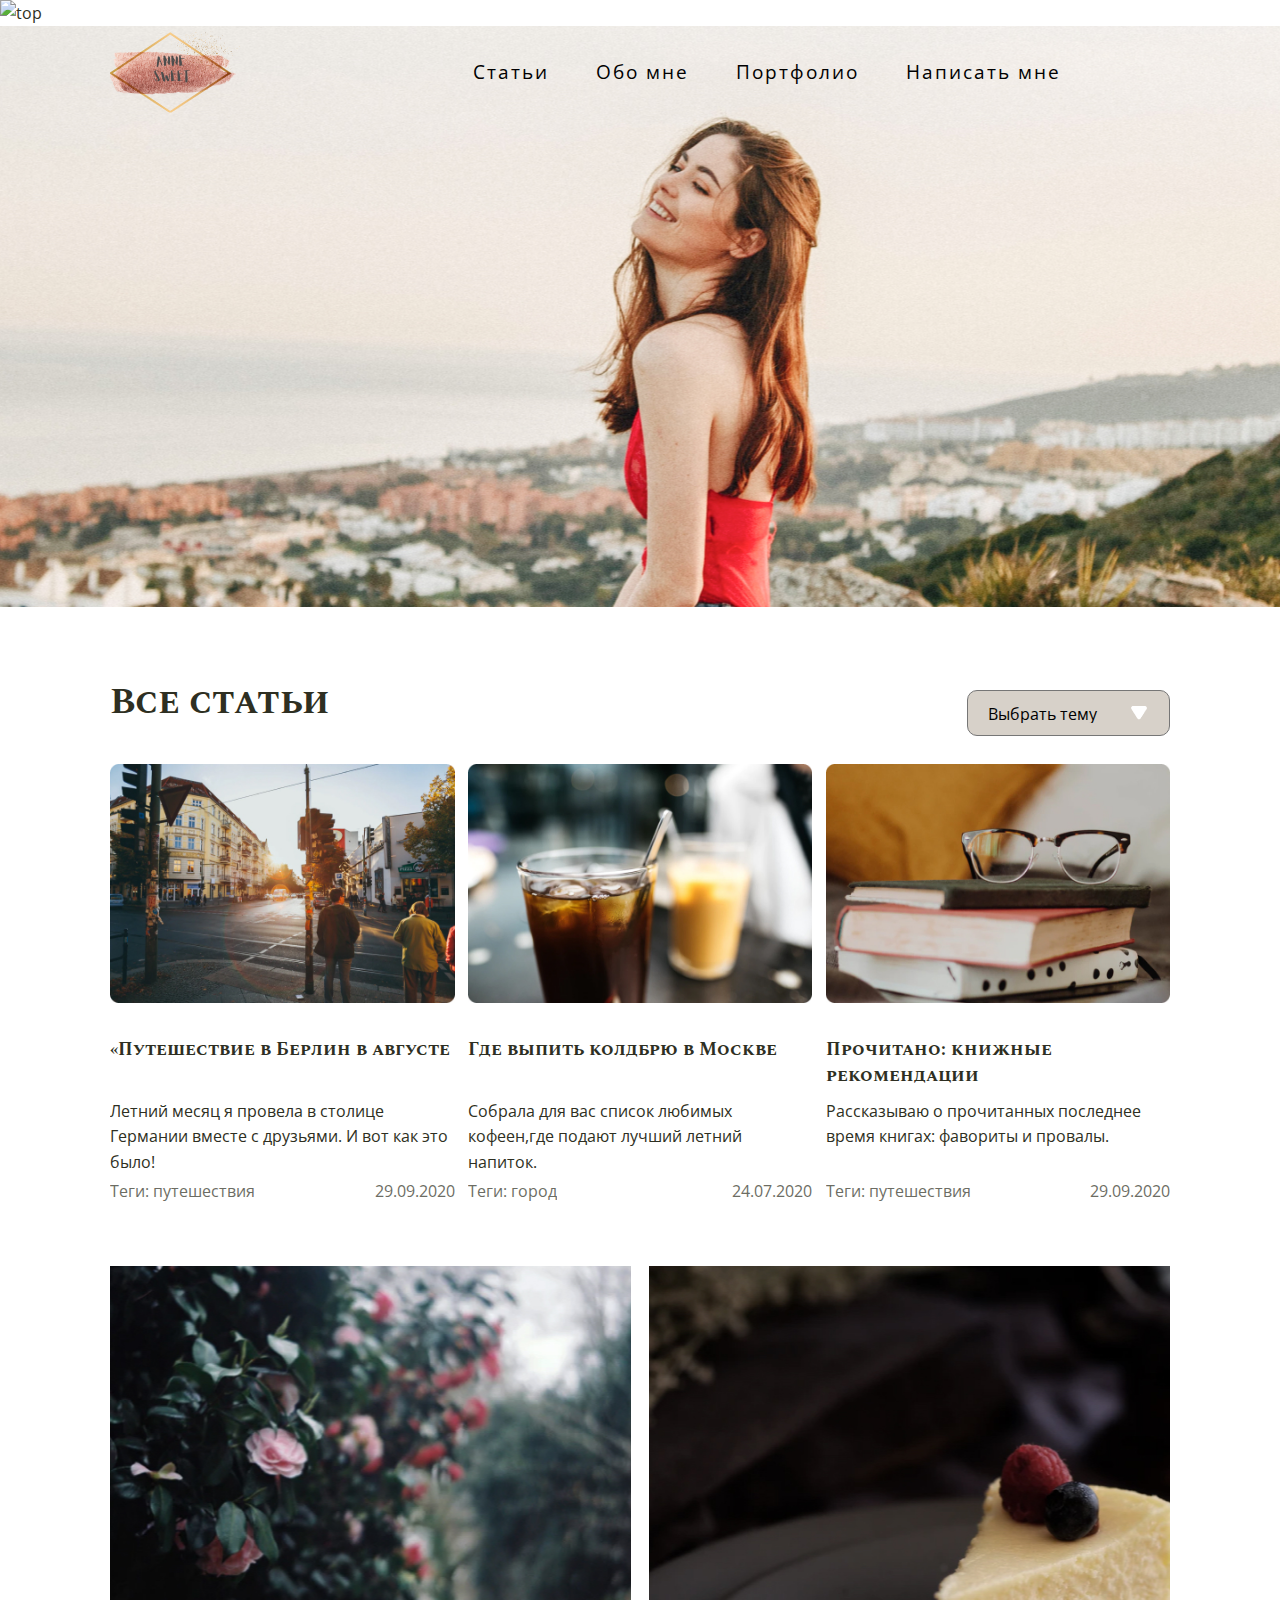
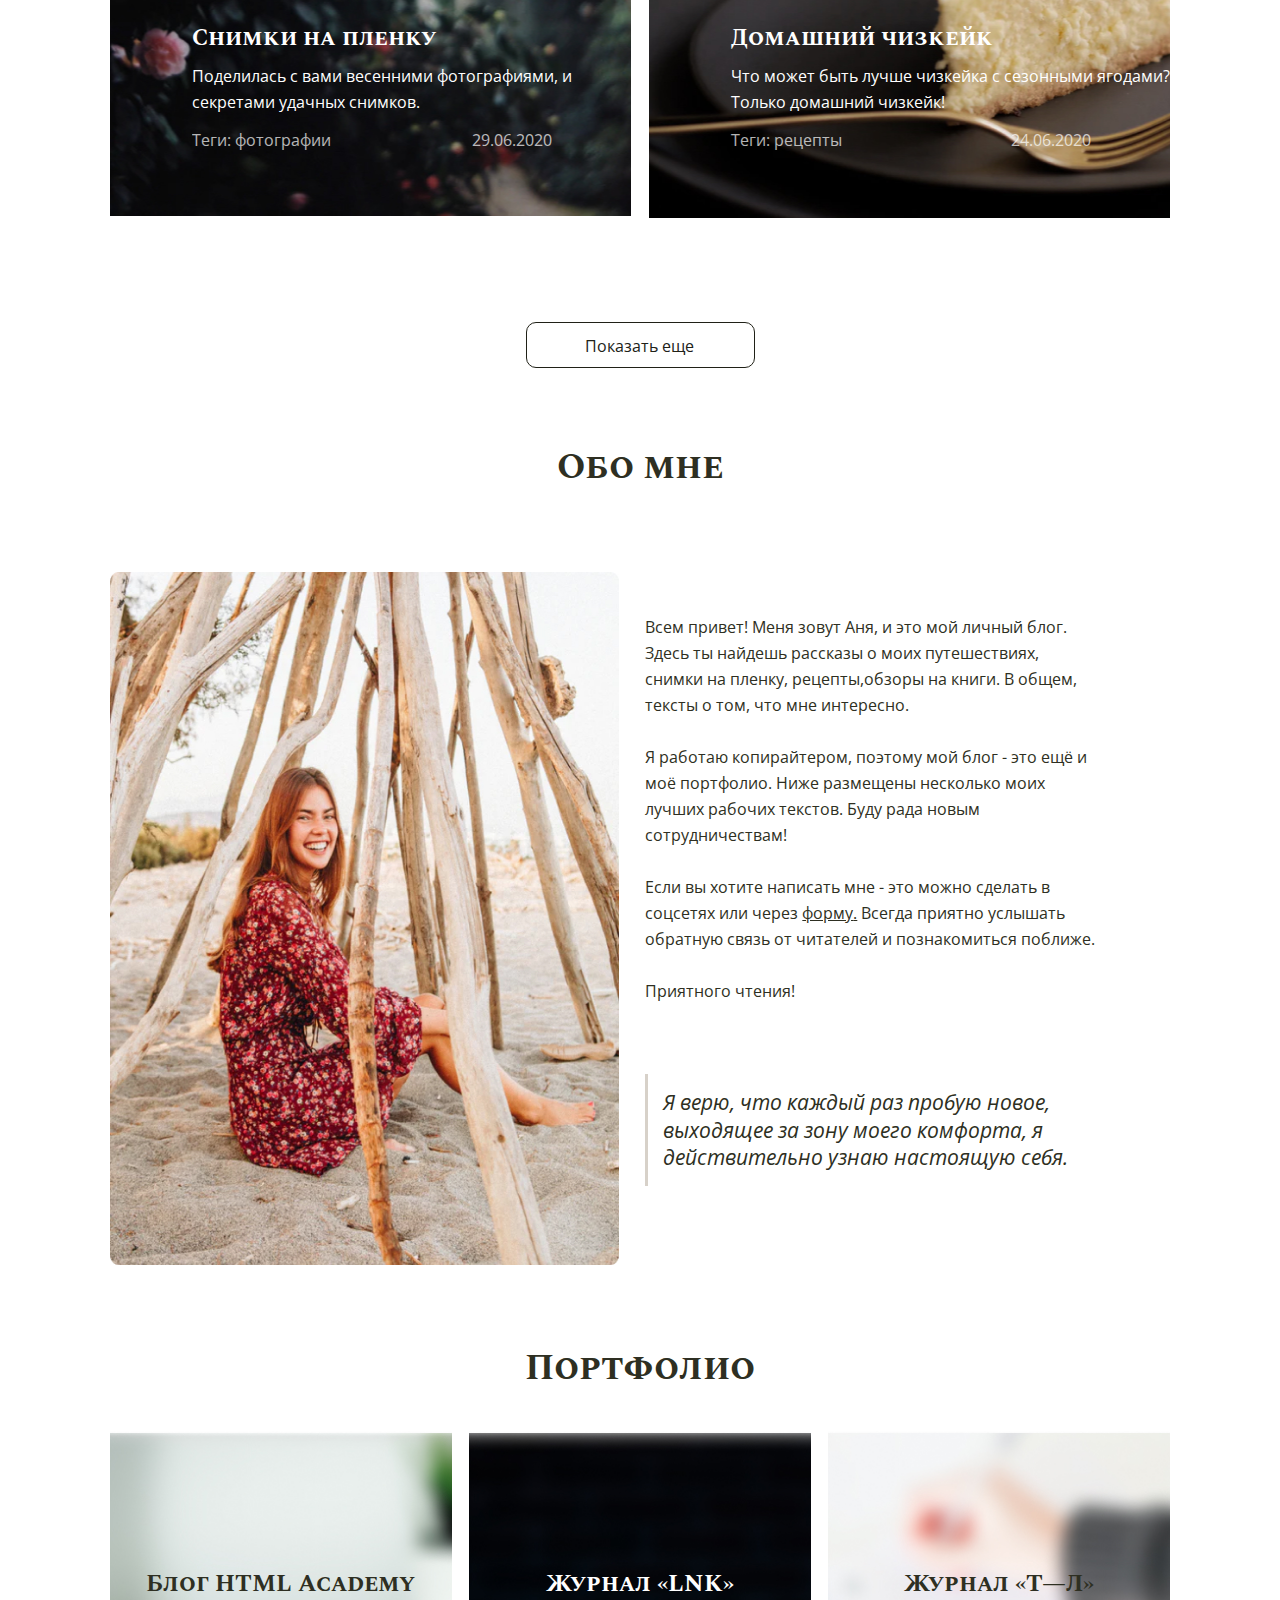
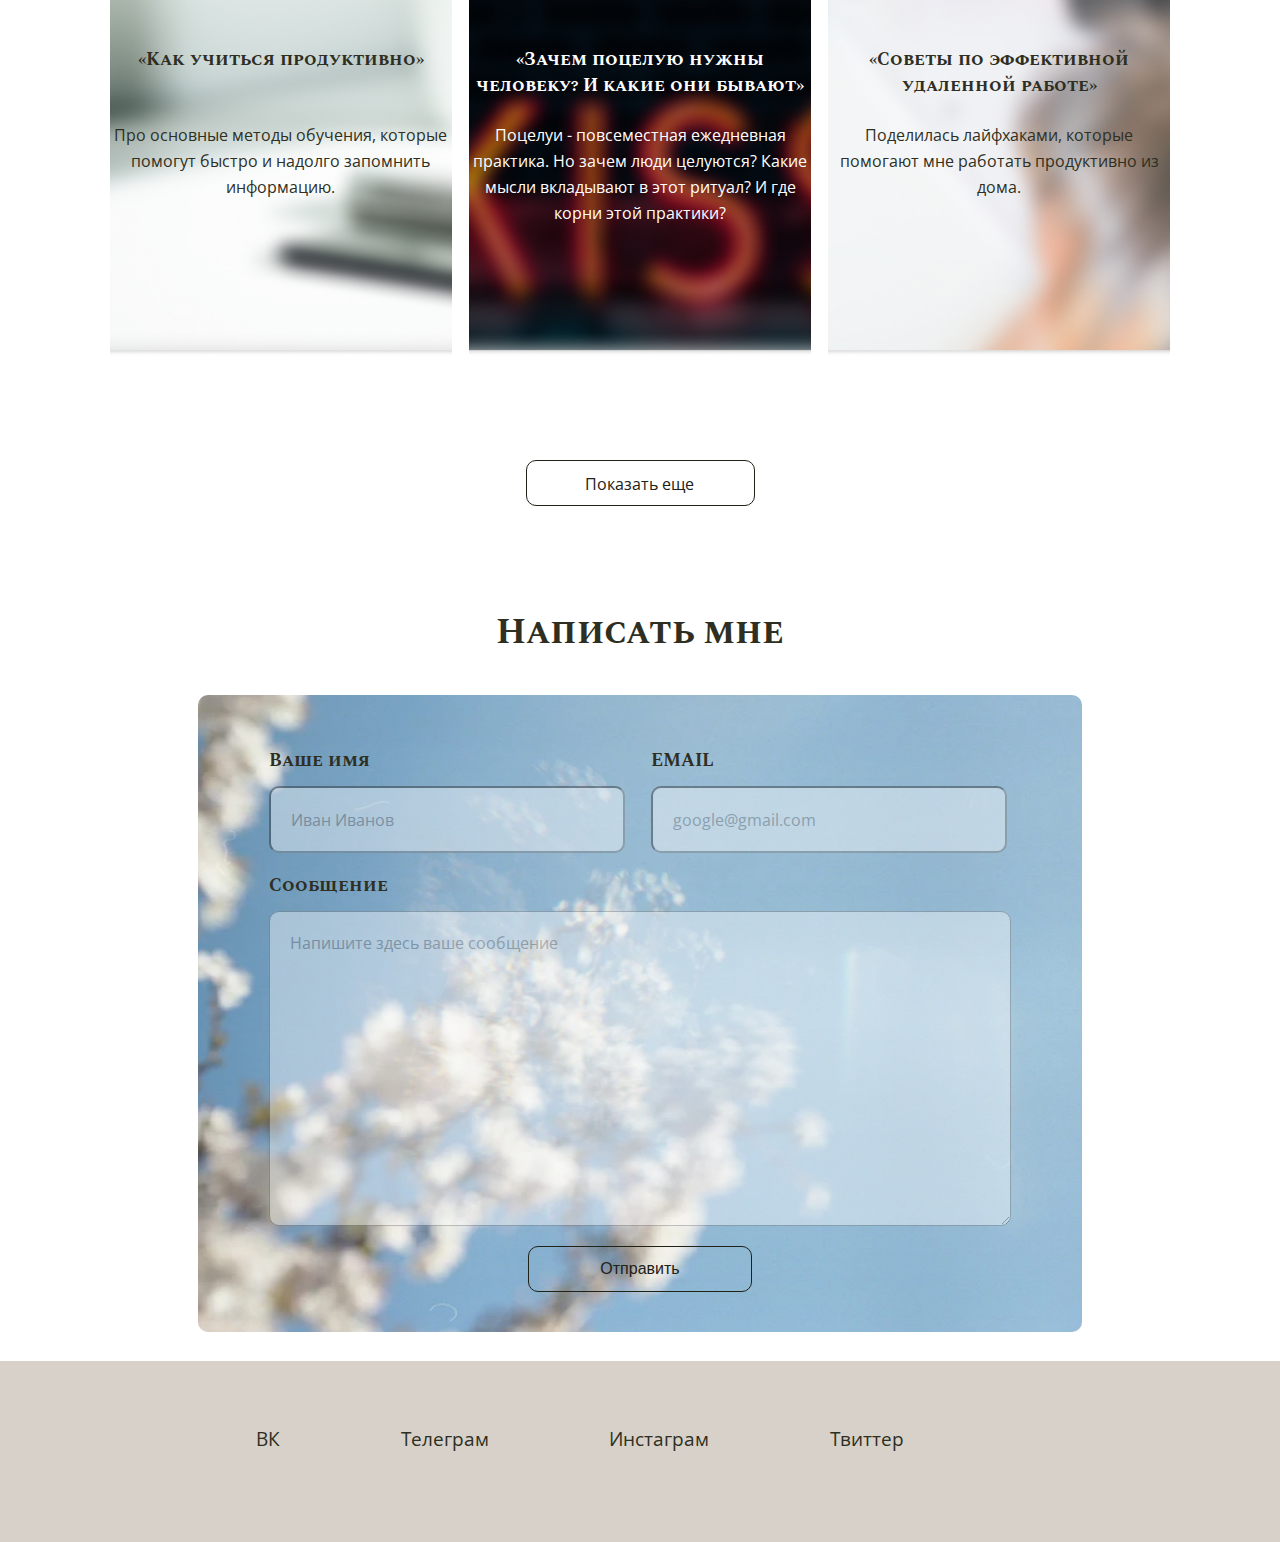
==== index.html @ 29a4f1ab "Update index.html" ====
<!DOCTYPE html>
<html lang="ru">
  <head>
    <meta charset="UTF-8">
    <!-- <meta name="viewport" content="width=device-width, initial-scale=1.0"> -->
    <link rel="stylesheet" href="style.css">
    <link rel="stylesheet" href="https://fonts.googleapis.com/css2?family=Spectral+SC&display=swap">
	<link rel="stylesheet" href="https://fonts.googleapis.com/css2?family=Open+Sans&display=swap">
    <title>Блог Anne Sweet</title>
  </head>
  <body>
    <a id="upbutton" href="#" onclick="smoothJumpUp(); return false;">
	    <img src="img/arrow_up.png" width="50" height="50" alt="top" border="none" title="Наверх">
    </a>	    
    <header class="main-header container">
      <nav class="main-header-nav">
        <a class="site-logo">
          <img src="https://videns-cyber.github.io/blog/img/Anne_sweet.png" width="130px" height="82px" alt="ANNE SWEET">
        </a>
        <ul class="site-navigation" id="siteNavigation">
          <li class="site-navigation-item">
            <a class="site-navigation-link" href="#all_articles">Статьи</a>
          </li>
          <li class="site-navigation-item">
            <a class="site-navigation-link" href="#about_me">Обо мне</a>
          </li>
          <li class="site-navigation-item">
            <a class="site-navigation-link" href="#portfolio">Портфолио</a>
          </li>
          <li class="site-navigation-item">
            <a class="site-navigation-link" href="#feedback">Написать мне</a>
          </li>
		  <li class="site-navigation-item" id="burger"><a href="#" class="site-navigation-icon"  id="icon">&#9776;</a></li>
        </ul>
      </nav>
    </header>

      <section class="articles container">
        <h1 class="articles-title"><a name="all_articles"></a>Все статьи</h1>
		<select class="themes" name="themes" id="themes"  onchange = "filterFunction()">
		  <option class="" value="choose_a_topic">Выбрать тему</option>
		  <option class="" value="travels">Путешествия</option>
		  <option class="" value="city">Город</option>
		  <option class="" value="books">Книги</option>
		  <option class="" value="foto">Фотографии</option>
		  <option class="" value="recipes">Рецепты</option>
		  <option class="" value="friends">Друзья</option>
		  <option class="" value="all">Все статьи</option>
		</select>

        <ul class="articles-list">
          <li class="articles-item-small article-block"   data-category="travels">
            <img class="articles-image" src="https://videns-cyber.github.io/blog/img/summer_berlin.jpg" width="100%" height="268" alt="«Летний Берлин">
            <h2 class="articles-item-title"><a class="articles-link" href="#">«Путешествие в Берлин в августе</a></h2>
            <div class="articles-description">
			  <p>Летний месяц я провела в столице Германии вместе с друзьями. И вот как это было!</p>
			  <p>Теги: путешествия</p>
			  <time datetime="2020-09-29">29.09.2020</time>
			</div>
          </li>
          <li class="articles-item-small  article-block" data-category="city">
            <img class="articles-image" src="https://videns-cyber.github.io/blog/img/cafe_moscow.jpg" width="100%" height="268" alt="Бары Москвы">
            <h2 class="articles-item-title"><a class="articles-link" href="#">Где выпить колдбрю в Москве</a></h2>
			<div class="articles-description">
              <p>Собрала для вас список любимых кофеен,где подают лучший летний напиток.</p>
			  <p>Теги: город</p>
			  <time datetime="2020-07-24">24.07.2020</time>
			</div>
          </li>
          <li class="articles-item-small  article-block"  data-category="travels">
            <img class="articles-image" src="https://videns-cyber.github.io/blog/img/books.jpg" width="100%" height="268" alt="Книги">
            <h2 class="articles-item-title"><a class="articles-link" href="#">Прочитано: книжные рекомендации</a></h2>
            <div class="articles-description">
			  <p>Рассказываю о прочитанных последнее время книгах: фавориты и провалы.</p>
			  <p>Теги: путешествия</p>
			  <time datetime="2020-09-29">29.09.2020</time>
			</div>
          </li>
		  <li class="articles-item-big-1  article-block"  data-category="foto">
            <h2 class="articles-item-title"><a class="articles-link" href="#">Снимки на пленку</a></h2>
            <div class="articles-description">
			  <p>Поделилась с вами весенними фотографиями, и секретами удачных снимков.</p>
			  <p>Теги: фотографии</p>
			  <time datetime="2020-06-29">29.06.2020</time>
			</div>
          </li>
		  <li class="articles-item-big-2  article-block" data-category="recipes">
            
            <h2 class="articles-item-title"><a class="articles-link" href="#">Домашний чизкейк</a></h2>
            <div class="articles-description">
			  <p>Что может быть лучше чизкейка с сезонными ягодами? Только домашний чизкейк!</p>
			  <p>Теги: рецепты</p>
			  <time datetime="2020-06-24">24.06.2020</time>
			</div>
          </li>
        </ul>
		<a class="watch-button" href="https://videns-cyber.github.io/blog/article-1">Показать еще</a>
      </section>
      <section class="about-me container">
	    <h1 class="section-title"><a name="about_me"></a>Обо мне</h1>
		<div class="about-me-content">
		  <div class="about-me-picture">
		    <img class="about-me-img" src="https://videns-cyber.github.io/blog/img/about_me.jpg">
		  </div>  
		  <div class="about-me-description">  
		    <p>Всем привет! Меня зовут Аня, и это мой личный блог.
		    Здесь ты найдешь рассказы о моих путешествиях, снимки 
		    на пленку, рецепты,обзоры на книги. В общем, тексты о том, 
		    что мне интересно.</p>
		    
		    <p>Я работаю копирайтером, поэтому мой блог - это ещё и моё 
		    портфолио. Ниже размещены несколько моих лучших
            рабочих текстов. Буду рада новым сотрудничествам!</p>
		    
		    <p>Если вы хотите написать мне - это можно сделать в соцсетях
		    или через <u><a href="#feedback">форму</a>.</u> Всегда приятно услышать обратную связь
		    от читателей и познакомиться поближе.</p>
		    
		    <p>Приятного чтения!</p>
		    <blockquote>Я верю, что каждый раз пробую новое,
		    выходящее за зону моего комфорта, я действительно узнаю настоящую
		    себя.</blockquote>
		  </div>
		</div>  
	  </section>
	  <section class="portfolio container">
        <h1 class="section-title"><a name="portfolio"></a>Портфолио</h1>
        <ul class="portfolio-list">
          <li class="portfolio-item">
            <h2 class="portfolio-item-title"><a class="portfolio-link" href="#">Блог HTML Academy</a></h2>
            <h3>&laquo;Как учиться продуктивно&raquo;</h3>
			<p class="portfolio-description">
              Про основные методы обучения,
			  которые помогут быстро и надолго
			  запомнить информацию.
            </p>	
          </li>
          <li class="portfolio-item">
            <h2 class="portfolio-item-title"><a class="portfolio-link" href="#">Журнал &laquo;LNK&raquo;</a></h2>
            <h3>&laquo;Зачем поцелую нужны человеку?
			    И какие они бывают&raquo;</h3>
			<p class="portfolio-description">
              Поцелуи - повсеместная ежедневная
			  практика. Но зачем люди целуются?
			  Какие мысли вкладывают в этот ритуал?
			  И где корни этой практики?
            </p>	
          </li>
		  <li class="portfolio-item">
            <h2 class="portfolio-item-title"><a class="portfolio-link" href="#">Журнал &laquo;Т&mdash;Л&raquo;</a></h2>
            <h3>&laquo;Советы по эффективной 
			    удаленной работе&raquo;</h3>
			<p class="portfolio-description">
              Поделилась лайфхаками, которые помогают
			  мне работать продуктивно из дома.
            </p>	
          </li>
		</ul>  
		<a class="watch-button" href="#">Показать еще</a>
      </section>
	  <div class="feedback container">
	    <h1 class="section-title"><a name="feedback"></a>Написать мне</h1>
		<form class="feedback-form comment-form-main" action="" method="post">
		  <div class="feedback-form-group">
		    <div class="left-part">
			  <label for="fullname">Ваше имя</label>
			  <input type="text" name="fullname" id="fullname" class="fullname" required placeholder="Иван Иванов" minlength="10" maxlength="200">
			</div>
			<div class="right-part">
			  <label for="email">EMAIL</label>
			  <input type="email" name="email" id="email" class="email" required placeholder="google@gmail.com"  minlength="10" maxlength="200">
			</div>
		  </div>
		  <div class="feedback-form-group">
		    <div class="bottom-part">
		      <label for="message">Сообщение</label>
		      <textarea name="message" id="message" class="comment-field-main"  placeholder="Напишите здесь ваше сообщение"></textarea>
			  <span class="text-counter">Использовано <output class="char-counter-main" for="comment-textarea">0</output>/200 символов</span>
			</div>
		  </div>
		  <button class="button-main" type="submit">Отправить</button>
		</form>
	  </div>
	  
      


    <footer class="main-footer">
      <div class="container">
        <ul class="social-list">
          <li class="social-list-item">
            <a class="social-list-link social-list-link--vk" href="#">ВК</a>
          </li>
          <li class="social-list-item">
            <a class="social-list-link social-list-link--tl" href="#">Телеграм</a>
          </li>
          <li class="social-list-item">
            <a class="social-list-link social-list-link--inst" href="#">Инстаграм</a>
          </li>
		  <li class="social-list-item">
            <a class="social-list-link social-list-link--twit" href="#">Твиттер</a>
          </li>
		  <li id="burgerFooter"><a href="#footer" class="social-list-icon" id="iconFooter">&#9776;</a></li>
        </ul>
      </div>
    </footer>
  <script src="script.js"></script>
  <script src="comments.js"></script>
  <script src="menu.js"></script>
  </body>
</html>
---- style.css ----
html {
  scroll-behavior: smooth;
}

html, body {
  margin: 0;
  padding: 0;
}

body {
  min-width: 100%;
  font-family: "Open Sans", sans-serif;
  font-style: normal;
  font-weight: normal;
  font-size: 16px;
  line-height: 26px;
  color: #2e2f22;

  background-color: #ffffff;
}

.container {
	max-width: 100%;
	margin: 0 auto;
	padding: 0 110px;
	-webkit-box-sizing: border-box;
            box-sizing: border-box;
}

.container::after,
.feedback-form-group::after {
	content: "";
	display: table;
	clear: both;
}

@media all and (max-width: 800px) {
    .container {
	  padding:0;
    }	
	
}

.hidden {
  display: none;
}


a, .about-me p u a {
	text-decoration: none;
	color: #2e2f22;
}

li {
  list-style: none;
}

img {
  max-width: 100%;
  height: auto;
}

.main-header {
  width: 100%;
  min-height: 581px;
  position: relative;
  background-color: #f0e7e0;
  background-image: url("https://videns-cyber.github.io/blog/img/header-img-1.jpg");
  background-repeat: no-repeat;
  background-size: cover;
  background-position: center;
}

.main-header.article-page {
  background-image: url("https://videns-cyber.github.io/blog/img/header-img-2.jpg");
}

.main-header-nav {
  display: -webkit-box;
  display: -ms-flexbox;
  display: flex;
      -ms-flex-wrap: wrap;
      flex-wrap: wrap;
	
  justify-content: space-between;
}

.site-logo {
  margin-top: 4px;
  margin-left: 0;
}

.main-header-nav .site-navigation {
	display: -webkit-box;
    display: -ms-flexbox;
    display: flex;
      -ms-flex-wrap: wrap;
      flex-wrap: wrap;
	
	justify-content: space-between;
	list-style: none;
	padding:0;
	margin:0;
	flex-grow: 1;
	min-width: 38%;
	margin-top: 33px;
	margin-left: 22%;
	margin-right: 5.8%;
}

.responsive {
  display: block;
  flex-direction: row;
}

.site-navigation-icon {
  display: none;
}




@media all and (max-width: 1200px) {
    .main-header-nav .site-navigation {
	  margin-left: 10%;
	  margin-right: 3%;
	}
}

@media all and (max-width: 1050px) {
    .main-header-nav .site-navigation {
	  margin-left: 0;
	  margin-right: 0;
	}
	
}

@media all and (max-width: 950px) {
    .main-header-nav .site-navigation-link {
	  display: none;
	}
	
	.main-header-nav  #icon {
       display: block;
	   font-size: 50px;
	   color: #2e2f22;
	   margin-right:0;
    }
}


.main-header-nav .site-navigation  .site-navigation-item:last-of-type {
	margin-right:0;
}

.main-header-nav .site-navigation  .site-navigation-item:first-of-type {
	margin-left:0;
}

.main-header-nav .site-navigation .site-navigation-item a{
	font-style: normal;
    font-weight: normal;
    font-size: 1.2em;
    line-height: auto;
    letter-spacing: 2px;
	text-decoration: none;
	color: #000000;
	margin-right: 20px;
}

.main-header-nav .site-navigation .site-navigation-item .site-navigation-link:hover,
.main-header-nav .site-navigation .site-navigation-item .site-navigation-link:focus,
.main-header-nav  #icon:hover,
.main-header-nav  #icon:focus {
  color: #ff7931;
}

.main-header-nav .site-navigation .site-navigation-item .site-navigation-link:active,
.main-header-nav  #icon:active{
  opacity: 0.7;
}

.responsive {
  position: relative;
  top: 10px;
  left:0;
}



.site-navigation.responsive {
  height: 300px;
}

.site-navigation.responsive   .site-navigation-item .site-navigation-link {
  display: block;
  text-align: left;
}

.site-navigation.responsive {
  flex-direction: column;
  align-content: flex-start;
  margin-left: 50px;
}

.site-navigation.responsive #icon {
  position: absolute;
  top:0;
  right:0;
}


.articles {
  min-height: 400px;
  margin-top: 83px;
  position: relative;
}

.articles  .articles-title {
  min-width: 240px;
  font-family: "Spectral SC", serif;
  font-weight: 700;
  font-size: 2.25em;
  margin:0;
  margin-bottom:48px;
  padding:0;
  cursor:pointer;
}

.articles  .articles-title:hover,
.articles  .articles-title:focus {
  color: #ff7931;
}


#themes {
  position: absolute;
  right:110px;
  top:0;
  width:203px;
  height: 46px;
  -webkit-appearance: none;
  -moz-appearance: none;
  appearance: none;
  font-family: "Open Sans", sans-serif;
  font-size: 1em;
  color: 2e2f22;
  background-color: #d7d1c9;
  background-image: url("https://videns-cyber.github.io/blog/img/polygon.png");
  background-repeat: no-repeat;
  background-position: 88% 50%;
  padding: 12px 20px;
  border-radius: 10px;
  cursor: pointer;
  outline: none;
}

@media screen and (max-width: 800px) {
  #themes {
    right: 0;
  }  
}

.articles .articles-item-title {
  height: 54px;
  font-weight: bold;
  font-size: 18px;
  font-family: "Spectral SC", serif;
  margin:0;
  margin-top: 27px;
  padding:0;
  vertical-align: baseline;
}

.articles .articles-item-title .articles-link {
  color: #2e2f22;
}

.articles .articles-item-title .articles-link:hover,
.articles .articles-item-title .articles-link:focus {
  color: #ff7931;
}

.articles .articles-item-title .articles-link:active {
  opacity: 0.7;
}

.articles-item-small {
  width: 32.5%;
  min-height: 420px;
  overflow: hidden;
 
}

.articles-list  .articles-image,
.articles-list  .articles-item-big-1,
.articles-list  .articles-item-big-2 {
	outline:none;
	transition: transform 0.5s ease;
}

.articles-item-small:hover .articles-image
 {
	transform: scale(1.05);
}

.articles-item-big-1:hover,
.articles-item-big-2:hover {
	transform: scale(1.02);
}



.articles-list  .articles-item-big-1{
  width: 49.16%;
  min-height: 552px;
  background-image: url("https://videns-cyber.github.io/blog/img/flower.jpg");
  background-color: #0e1315;
  background-repeat: no-repeat;
  background-size: cover;
  background-position: center;
  overflow: hidden;
  outline:none;
}

.articles-list .articles-item-big-2  {
  width: 49.16%;
  min-height: 552px;
  background-image: url("https://videns-cyber.github.io/blog/img/cheesecake.jpg");
  background-color: #0e1315;
  background-repeat: no-repeat;
  background-size: cover;
  background-position: center;
  overflow: hidden;
  outline:none;
}

.articles .articles-list  .articles-item-big-1, 
.articles .articles-list  .articles-item-big-2 {
  color: #ffffff;
  margin-top: 62px;
}

.articles-list  .articles-item-big-1 .articles-item-title , 
.articles-list  .articles-item-big-2 .articles-item-title  {
  height: 30px;
  min-width: 212px;
  margin-top: 359px;
  margin-left: 82px;
} 

.articles-list  .articles-item-big-1 .articles-item-title .articles-link, 
.articles-list  .articles-item-big-2 .articles-item-title .articles-link {
  color: #ffffff;
  font-family: "Spectral SC", serif;
  font-weight: 700;
  font-size: 1.25em;
  
}

.articles-list  .articles-item-big-1 .articles-item-title .articles-link:hover, 
.articles-list  .articles-item-big-2 .articles-item-title .articles-link:hover,
.articles-list  .articles-item-big-1 .articles-item-title .articles-link:focus, 
.articles-list  .articles-item-big-2 .articles-item-title .articles-link:focus {
  color: #ff7931;
}

.articles-list  .articles-item-big-1 .articles-item-title .articles-link:active, 
.articles-list  .articles-item-big-2 .articles-item-title .articles-link:active {
  opacity: 0.7;
}

.articles .articles-list  .articles-item-big-1 .articles-description ,
.articles .articles-list  .articles-item-big-2 .articles-description  {
  margin-left: 82px;
  margin-top: 8px;
}

.big {
  font-size: 1.4em;
}

.articles .articles-list  .articles-item-big-1 .articles-description  p:first-of-type,
.articles .articles-list  .articles-item-big-2 .articles-description p:first-of-type {
  width: 450px;
}

.articles .articles-list  .articles-item-big-1 .articles-description  time,
.articles .articles-list  .articles-item-big-2 .articles-description  time {
  margin-right: 79px;
}

.articles .articles-list .articles-item-big-1 .articles-description  p:nth-of-type(2),
.articles .articles-list .articles-item-big-2 .articles-description  p:nth-of-type(2),
.articles .articles-list  .articles-item-big-1 .articles-description  time,
.articles .articles-list  .articles-item-big-2 .articles-description  time {
  margin-top: 12px;
  opacity: 0.7;
}

.articles .articles-list .articles-description,
.portfolio .portfolio-list  {
  display: -webkit-box;
  display: -ms-flexbox;
  display: flex;
      -ms-flex-wrap: wrap;
      flex-wrap: wrap;
  flex-direction: row;	
  justify-content: space-between;
  margin:0;
  padding:0;
}

.articles .articles-list  {
      display: -webkit-box;
  display: -ms-flexbox;
  display: flex;
      -ms-flex-wrap: wrap;
      flex-wrap: wrap;
  flex-direction: row;	
  justify-content: space-between;
  margin:0;
  padding:0;
}

@media all and (max-width: 800px) {
  .articles .articles-list  {
    flex-direction: column;
  }
  .articles .articles-list  .articles-item-big-1, 
  .articles .articles-list  .articles-item-big-2,
  .articles .articles-list  .articles-item-small  {
    width:100%;
	margin-bottom: 10px;
  }
  .articles .articles-list .articles-item-small .articles-description  p:first-of-type {
    min-height: 90px;
  }
}


.articles .after-filter {
  display: flex;
      -ms-flex-wrap: wrap;
      flex-wrap: wrap;
  flex-direction: row;
  
}

.articles .articles-list .after-filter-article {
  width: 100%;
  min-height: 420px;
  font-size: 1.3em;
}

.articles .articles-list .after-filter-article  a{
  font-size: 1.4em;
}

.articles .articles-list  .articles-description {
  align-items: baseline;
}

.articles .articles-list li ,
.articles .articles-list .articles-description  p,
.articles .articles-list .articles-description  time
{
  margin:0;
  padding:0;
}

.articles .articles-list .articles-item-small .articles-description  p:first-of-type {
  width: 100%;
  height: 68px;
  line-height: 1.62em;
  margin-top: 8px;
  vertical-align: baseline;
}

.articles .articles-list .articles-item-small .articles-description  p:nth-of-type(2),
.articles .articles-list .articles-item-small .articles-description  time {
  width: 49%;
  vertical-align: bottom;
  margin-top: 12px;
  line-height: 1.62em;
  opacity: 0.7;
}

.articles .articles-list .articles-item-small .articles-description  time {
  text-align: right;
}

.watch-button {
  margin: 0 auto;
  margin-top: 104px;
  padding: 10px 58px;
  width: 229px;
  height: 46px;
  display: block;
  border-radius: 10px;
  -webkit-box-sizing: border-box;
            box-sizing: border-box;
  border: 1px solid #202117;
  font-size: 16px;
  color: #202117;
  cursor: pointer;
}

.watch-button:hover {
  font-weight: 500;
  background: rgb(205,205,205) radial-gradient(circle at 0 0, rgba(255,255,255,.65), rgba(255,255,255,.35));
  box-shadow: inset rgba(0,0,0,.5) -3px -3px 8px, inset rgba(255,255,255,.9) 3px 3px 8px, rgba(0,0,0,.8) 3px 3px 8px -3px;
  transition: 0.2s;
}
  

.watch-button:active {
  background: rgb(205,205,205) radial-gradient(circle at 0 0, rgba(255,255,255,.65), rgba(255,255,255,.35));
  box-shadow: none;
  transition: 0.2s;
}

.about-me {
	min-height: 797px;
	margin-top:87px;
	position: relative;
	
}

.about-me-content {
display: -webkit-box;
  display: -ms-flexbox;
  display: flex;
      -ms-flex-wrap: wrap;
      flex-wrap: wrap;
  flex-direction: row;	
  justify-content: space-between;
  margin:0;
  padding:0;
  margin-top: 91px;
    -webkit-box-sizing: border-box;
            box-sizing: border-box;
}

.about-me .about-me-description {
	width: 49.5%;
	margin:0;
	margin-left: 2%;
	margin-top: 42px;
	display: flex;
    flex-direction: column;
}

.about-me .about-me-description p {
	max-width: 86%;
	font-size: 1em;
	margin:0;
}

.about-me .about-me-description p:not(:first-of-type) {
	margin-top: 26px;
}

.about-me .about-me-picture {
	width: 48%;
	height: 100%;
}

.about-me .about-me-picture img {
	min-height: 693px;
	background-size: cover;
    background-position: center;
}

@media all and (max-width: 950px) {
  
  
  .about-me-content {
	  margin-top: 0;
  }
  .about-me .about-me-picture img {
	min-height: 540px;
  }
  .about-me .about-me-description {
	  margin:0;
  }
  .about-me .about-me-description p:not(:first-of-type) {
	margin-top: 10px;
  }
  .about-me .about-me-description p {
	  font-size: 0.8em;
	  line-height: 1.3em;
	  min-width: 96%;
  }
  
  .about-me .about-me-description blockquote {
	font-size: 1em;
	line-height: 1em;
	margin-top: 10px;
  }
}

@media screen and (max-width: 550px) {
  .about-me-content {
    flex-direction: column;
  }
  .about-me .about-me-picture {
    margin:0 auto;
	min-width: 70%;
  }
  
  .about-me .about-me-picture img {
	min-width: auto;
  }
  
  .about-me .about-me-description {
    width: 100%;
  }
  
  .about-me .about-me-description p, blockquote {
    margin:0 auto;
  }
  
  .about-me .about-me-description blockquote {
    display: block;
	margin-left: 20px;
  }
}


.section-title {
  font-family: "Spectral SC", serif;
  font-weight: 700;
  font-size: 2.25em;
  margin:0 auto;
  margin-bottom:49px;
  padding:0;
  text-align: center;
  cursor: pointer;
}

.section-title:hover,
.section-title:focus {
  color: #ff7931;
}

.section-title:active {
  opacity: 0.7;
}

.about-me .section-title {
	max-width: 240px;
	
}



.about-me .about-me-description blockquote {
    
	font-size: 1.3em;
	line-height: 1.3em;
	font-style:italic;
	font-weight: 400px;
	border-left: 3px solid #D7D1C9;
	margin:0;
	margin-top: 70px;
	padding: 15px;
}

.portfolio {
	min-height: 779px;
	margin-top: 84px;
}

.portfolio .section-title {
	width: 230px;
}

.portfolio .portfolio-list {
	margin:0;
	padding:0;
	margin-top: 49px;
}

.portfolio .portfolio-list .portfolio-item {
	width: 32.25%;
	min-height: 525px;
	
}




.portfolio .portfolio-list .portfolio-item {
	background-repeat: no-repeat;
	background-size: cover;
	background-position: center;
	text-align: center;
}

.portfolio .portfolio-list .portfolio-item:first-of-type {
	background-image: url("https://videns-cyber.github.io/blog/img/portfolio-item-1.jpg");
	background-color: lightgrey;
}

.portfolio .portfolio-list .portfolio-item:nth-of-type(2) {
	background-image: url("https://videns-cyber.github.io/blog/img/portfolio-item-2.jpg");
	background-color: black;
	
}

.portfolio .portfolio-list .portfolio-item:last-of-type {
	background-image: url("https://videns-cyber.github.io/blog/img/portfolio-item-3.jpg");
	background-color: lightgrey;
}

.portfolio .portfolio-list .portfolio-item h2,
.portfolio .portfolio-list .portfolio-item h3,
.portfolio .portfolio-list .portfolio-item p {
	margin:0 auto;
	padding:0;
}

.portfolio .portfolio-list .portfolio-item h2 {
	width: auto;
	height: 32px;
	text-align:center;
	margin:0;
	padding:0;
	margin:0 auto;
	margin-top: 140px;
	font-family: "Spectral SC", serif;
    font-weight: bold;
    font-size: 1.5em;
	
	
}

.portfolio .portfolio-list .portfolio-item  .portfolio-item-title .portfolio-link:hover,
.portfolio .portfolio-list .portfolio-item  .portfolio-item-title .portfolio-link:focus {
  color: #ff7931;
}

.portfolio .portfolio-list .portfolio-item  .portfolio-item-title .portfolio-link:active {
  opacity: 0.7;
}

.portfolio .portfolio-list .portfolio-item h3 {
	max-width: 355px;
	height: 58px;
	text-align: center;
	margin:0;
	padding:0;
	margin:0 auto;
	margin-top: 44px;
	font-family: "Spectral SC", serif;
    font-weight: 700;
    font-size: 1.12em;
}

.portfolio .portfolio-list .portfolio-item p {
	max-width: 355px;
	height: 105px;
	margin:0;
	padding:0;
	margin:0 auto;
	margin-top: 17px;
	
}

.portfolio .portfolio-list .portfolio-item:nth-of-type(2),
.portfolio .portfolio-list .portfolio-item:nth-of-type(2) a {
	color: #ffffff;
}

.portfolio .watch-button {
	display: block;
	margin-top: 104px;
}

.comment-form .warning,
.comment-form-main .warning {
  color: red;
}

@media all and (max-width: 1000px) {
  
  .portfolio .portfolio-list  {
    flex-direction: column;
  }
  .portfolio .portfolio-list .portfolio-item  {
    width: 80%;
	margin: 0 auto;
	margin-bottom: 10px;
  }
  
  .portfolio .portfolio-list .portfolio-item h2,
  .portfolio .portfolio-list .portfolio-item h3,
  .portfolio .portfolio-list .portfolio-item p {
    display: block;
	width: auto;
  }
}

.feedback {
  margin-top: 85px;
  
}

.feedback.container {
  width: 69%;
  padding:0;
  min-height: 741px;
}

.feedback-form {
  margin-top: 49px;
  width: auto;
  min-height: 637px;
  background-image: url("https://videns-cyber.github.io/blog/img/feedback.jpg");
  background-repeat: no-repeat;
  background-size: cover;
  background-position: center;
  border-radius: 10px;
}

.feedback-form label {
  font-family: "Spectral SC", serif;
  font-weight: bold;
  font-size: 1.1em;
  margin:0;
  margin-bottom: 12px;
  padding:0;
}

.feedback-form-group {
  width: 84%;
  margin: 0 auto;
  display: -webkit-box;
  display: -ms-flexbox;
  display: flex;
      -ms-flex-wrap: wrap;
      flex-wrap: wrap;
  flex-direction: row;	
  justify-content: space-between;
  
}

.feedback-form-group:first-of-type {
  padding-top: 53px;
}

.feedback-form-group:last-of-type {
  padding-top: 20px;
}

.feedback-form-group .left-part,
.feedback-form-group .right-part,
.feedback-form-group .bottom-part {
  display: -webkit-box;
  display: -ms-flexbox;
  display: flex;
      -ms-flex-wrap: nowrap;
      flex-wrap: nowrap;
  flex-direction: column;
}
.feedback-form-group .left-part,
.feedback-form-group .right-part {
  width: 48%;
}

.feedback-form-group .left-part {
  margin-right: 3%;
}

@media all and (max-width: 800px) {
   .feedback-form-group .left-part,
   .feedback-form-group .right-part {
     width: 100%;
   }

   .feedback-form-group .left-part {
     margin-right: 0%;
   } 
}

.feedback-form-group .bottom-part {
  width: 100%;
}

.feedback-form-group .fullname,
.feedback-form-group .email {
  width: auto;
  height: 63px;
  background-color: #ffffff;
  opacity: 0.4;
  border-radius: 10px;
}

.feedback-form-group .bottom-part .comment-field-main {
  height: 293px;
  background-color: #ffffff;
  opacity: 0.4;
  border-radius: 10px;
}

.feedback-form-group input{
  font-size: 16px;
  font-family: "Open Sans", sans-serif;
  padding:0;
  margin:0;
  padding-left:20px;
}

.feedback-form-group textarea {
  font-size: 16px;
  font-family: "Open Sans", sans-serif;
  padding:0;
  margin:0;
  padding-left:20px;
  padding-top:20px;
}

.feedback-form-group .text-counter {
  display: none;
}


.feedback .button-main {
  margin: 0 auto;
  margin-top: 20px;
  padding: 10px 58px;
  width: 224px;
  height: 46px;
  display: block;
  border-radius: 10px;
  -webkit-box-sizing: border-box;
            box-sizing: border-box;
  border: 1px solid #202117;
  font-size: 16px;
  color: #202117;
  background-color: rgba(0, 0, 0, 0);
  outline: none;
  cursor: pointer;
}

.feedback .button-main:hover {
  font-weight: 500;
  background: transparent radial-gradient(circle at 0 0, rgba(255,255,255,.45), rgba(255,255,255,.25));
  box-shadow: inset rgba(0,0,0,.5) -3px -3px 8px, inset rgba(255,255,255,.9) 3px 3px 8px, rgba(0,0,0,.8) 3px 3px 8px -3px;
  transition: 0.2s;
}

.feedback .button-main:active {
  background: transparent radial-gradient(circle at 0 0, rgba(255,255,255,.65), rgba(255,255,255,.35));
  box-shadow: none;
  transition: 0.2s;
}


.main-footer {
  background-color: #d7d1c9;
  min-height: 181px;
}

.main-footer .container {
  max-width: 60%;
  padding:0;
  padding-top: 65px;
}

.main-footer .social-list{
  margin:0;
  padding:0;
  display: -webkit-box;
  display: -ms-flexbox;
  display: flex;
      -ms-flex-wrap: wrap;
      flex-wrap: wrap;
	
  justify-content: space-between;
}

.main-footer .social-list .social-list-item {
	padding:0;
	margin:0;
}

.main-footer .social-list  #iconFooter {
	display:none;
}

.main-footer .social-list .social-list-link {
  font-size: 1.2em;
}

.main-footer .social-list .social-list-link:hover,
.main-footer .social-list .social-list-link:focus,
.main-footer .social-list  #iconFooter:hover,
.main-footer .social-list  #iconFooter:focus {
  color: #ff7931;
}

.main-footer .social-list .social-list-link:active {
  opacity: 0.7;
}

.responsive {
  position: relative;
  top: 10px;
  left:0;
}

.social-list.responsive {
  height: 300px;
}

.main-footer .social-list.responsive .social-list-link {
  display: block;
  text-align: left;
}

.social-list.responsive {
  flex-direction: column;
  align-content: flex-start;
  margin-left: 50px;
}

.social-list.responsive #iconFooter {
  position: absolute;
  top:0;
  right:0;
}

@media all and (max-width: 950px) {
    .main-footer .container {
       max-width: 70%;
    }
	
	.main-footer .social-list .social-list-link {
	  display: none;
	  justify-content: flex-end;
	}
	
	.main-footer .social-list  #iconFooter {
       display: block;
	   font-size: 50px;
	   color: #2e2f22;
	   margin-right:0;
	  
    }
}

/*Ñòðàíèöà ñòàòüè*/
.main-header.article-page {
  background-image: url("https://videns-cyber.github.io/blog/img/header-img-2.jpg");
}

.article-motivation {
  margin-top: 119px;
}

.article-motivation  .articles-title {
  min-width: 483px;
  font-family: "Spectral SC", serif;
  font-weight: 700;
  font-size: 2.25em;
  line-height: 55px;
  margin:0;
  margin-bottom:6px;
  padding:0;
  cursor:pointer;
}

.article-motivation  .articles-title:hover,
.article-motivation  .articles-title:focus {
  color: #ff7931;
}

.article-motivation p {
  margin:0;
  padding:0;
  margin-bottom: 30px;
}

.article-motivation p:first-of-type,
.article-motivation time {
  margin:0;
  padding:0;
  color: 2e2f22;
  opacity: 0.7;
  display: inline-block;
}

.article-motivation p:first-of-type {
  margin-right: 18px;
}

.article-motivation p:nth-of-type(2) {
  margin-top: 50px;
}

.article-motivation .calendar {
  margin:0;
  padding:0;
  margin-top: 40px;
  margin-bottom:10px;
}

.article-motivation .social-article .social-list-article{
  margin:0;
  padding:0;
  margin-top: -50px;
  display: -webkit-box;
  display: -ms-flexbox;
  display: flex;
      -ms-flex-wrap: wrap;
      flex-wrap: wrap;
  	
  justify-content: flex-end;
}

.article-motivation .social-article .social-list-article .social-list-item:not(:last-of-type) {
  margin-right: 32px;

}

.article-motivation .social-article .social-list-article .social-list-item {
  display: block;
  font-size:0;
  width: 50px;
  height: 50px;
  background-repeat: no-repeat;
  background-size: cover;
  background-position: center;
}

.article-motivation .social-article .social-list-article .social-list-item:hover .twitter_icon ,
.article-motivation .social-article .social-list-article .social-list-item:focus .twitter_icon  {
  fill: #1da1f2;
  transition: 0.5s ease-out;
}

.article-motivation .social-article .social-list-article .social-list-item:hover .fb_icon,
.article-motivation .social-article .social-list-article .social-list-item:focus .fb_icon  {
  fill: #3b5998;
  transition: 0.5s ease-out;
}

.article-motivation .social-article .social-list-article .social-list-item:hover .vk_icon,
.article-motivation .social-article .social-list-article .social-list-item:focus .vk_icon  {
  fill: #4c75a3;
  transition: 0.5s ease-out;
}


.article-motivation  .articles-title-bottom {
  min-width: 313px;
  font-family: inherit;
  font-weight: 700;
  font-size: 2.25em;
  line-height: 50px;
  margin:0;
  margin-top:37px;
  padding:0;
  cursor:pointer;
}

.article-motivation  .articles-title-bottom:hover a,
.article-motivation  .articles-title-bottom:focus a {
  border-bottom: 2px solid #2e2f22;
}

.article-motivation .likes {
  padding: 2px 1px;
  min-width: 30px;
  min-height: 34px;
  font-family: inherit;
  font-weight: bold;
  font-size: 24px;
  border: none;
  outline: none;
  background-color: transparent;
  
  background-repeat: no-repeat;
  background-position: 12px;
  cursor: pointer;
  
}

.article-motivation  .like-dark-invisible, .like-light-invisible {
  display: none;
  
}

.article-motivation  .like-move  {

   transform: scale(1);  
   animation: pulse 1s ease-in-out;
   animation-iteration-count: 1;
}

@keyframes pulse {
  from {
    transform: scale(1);
  }
  50% {
    transform: scale(1.1);
  }
  to {
    transform: scale(1);
  }
}

.article-motivation  .likes .likes-number {
  margin-left: 24px;
  line-height: 14px;
}

/*Êîììåíòàðèè*/

.comments {
  margin:0;
  margin-top: 31px;
  width: 75%;
  min-height: 816px;
}

@media screen and (max-width: 900px) {
  .comments {
  width: 100%;
 
}
}

.comments.container {
  margin-left: 0;
  padding-right:0;
  -webkit-box-sizing: border-box;
          box-sizing: border-box;
}

.comments .comment-list {
  width: auto;
  min-height: 350px;
  background-color: #ece1e1;
  margin:0;
  padding:0;
  padding-left: 40px;
  border-radius: 10px;
}

.comments .comment-list .fullname {
  display: block;
  position: relative;
  margin-left: 61px;
  font-weight: bold;
  cursor:pointer;
}

.comments .comment-list .fullname:hover,
.comments .comment-list .fullname:focus {
  color: #ff7931;
}

.comments .comment-list .user-comment {
  margin:0;
  padding:0;
}

.comments .comment-list .user-comment:first-of-type {
  padding-top: 58px;
}

.comments .comment-list .user-comment:nth-of-type(2) {
  padding-top: 59px;
}

.comments .comment-list .user-comment:last-of-type {
  padding-top: 27px;
  padding-bottom: 49px;
}


.comments .comment-list .fullname::before {
  content: "";
  position: absolute;
  width: 50px;
  height: 50px;
  
  top:-10px;
  left:-60px;
}

.comments .comment-list .user-comment:first-of-type .fullname::before {
  background-image: url("https://videns-cyber.github.io/blog/img/comment_1.png");
}

.comments .comment-list .user-comment:nth-of-type(2) .fullname::before {
  background-image: url("https://videns-cyber.github.io/blog/img/comment_2.png");
}

.comments .comment-list .user-comment:last-of-type .fullname::before {
  background-image: url("https://videns-cyber.github.io/blog/img/comment_3.png");
}

.comments .comment-list .comment-text {
  margin:0;
  padding:0;
  padding-top: 12px;
}

.comments h3 {
  font-size: 24px;
  font-weight: 700px;
  margin-top: 77px;
  margin-left: 40px;
}

.feedback-form-group.article-page   {
  width: 100%;
  -webkit-box-sizing: border-box;
            box-sizing: border-box;
}

.feedback-form-group.article-page  .left-part,
.feedback-form-group.article-page  .right-part{
  display: -webkit-box;
  display: -ms-flexbox;
  display: flex;
      -ms-flex-wrap: wrap;
      flex-wrap: wrap;
  flex-direction: row;
  justify-content: space-between;
}

@media all and (max-width: 900px) {
  .feedback-form-group.article-page  .left-part,
  .feedback-form-group.article-page  .right-part {
    flex-direction: column;
  }
  .feedback-form-group.article-page  .comment-field {
    margin-top: 10px;
  }
}


.feedback-form-group.article-page .fullname-input,
.feedback-form-group.article-page .email-input {
  border: none;
  outline: none;
  width: 224px;
  min-height: 50px;
  border-bottom: 1px solid #2e2f22;
  padding:0;
  margin-left: 40px;
}

.feedback-form-group.article-page .left-part {
  margin-top: 35px;
}

.feedback-form-group.article-page  .watch-button {
  margin: 0;
  margin-top: 10px;
  padding: 10px 56px;
  width: 224px;
  height: 46px;
  background-color: #e5e5e5;
  outline: none;
  margin-left: 40px;
}

.feedback-form-group.article-page  .comment-field {
  width: 100%;
  height: 208px;
  margin:0;
  margin-top: -135px;
  outline: none;
  border-radius:10px;
  border: 1px solid #2e2f22;
  -webkit-box-sizing: border-box;
            box-sizing: border-box;
}

.feedback-form-group.article-page  .right-part{
  margin-top: 0;
  margin-right:0;
  margin-bottom: 50px;
 
}

@media all and (max-width: 800px) {
  .feedback-form-group.article-page  .left-part,
  .feedback-form-group.article-page  .right-part {
    flex-direction: column;
  }
  .feedback-form-group.article-page  .comment-field {
    margin-top: 20px;
  }
}
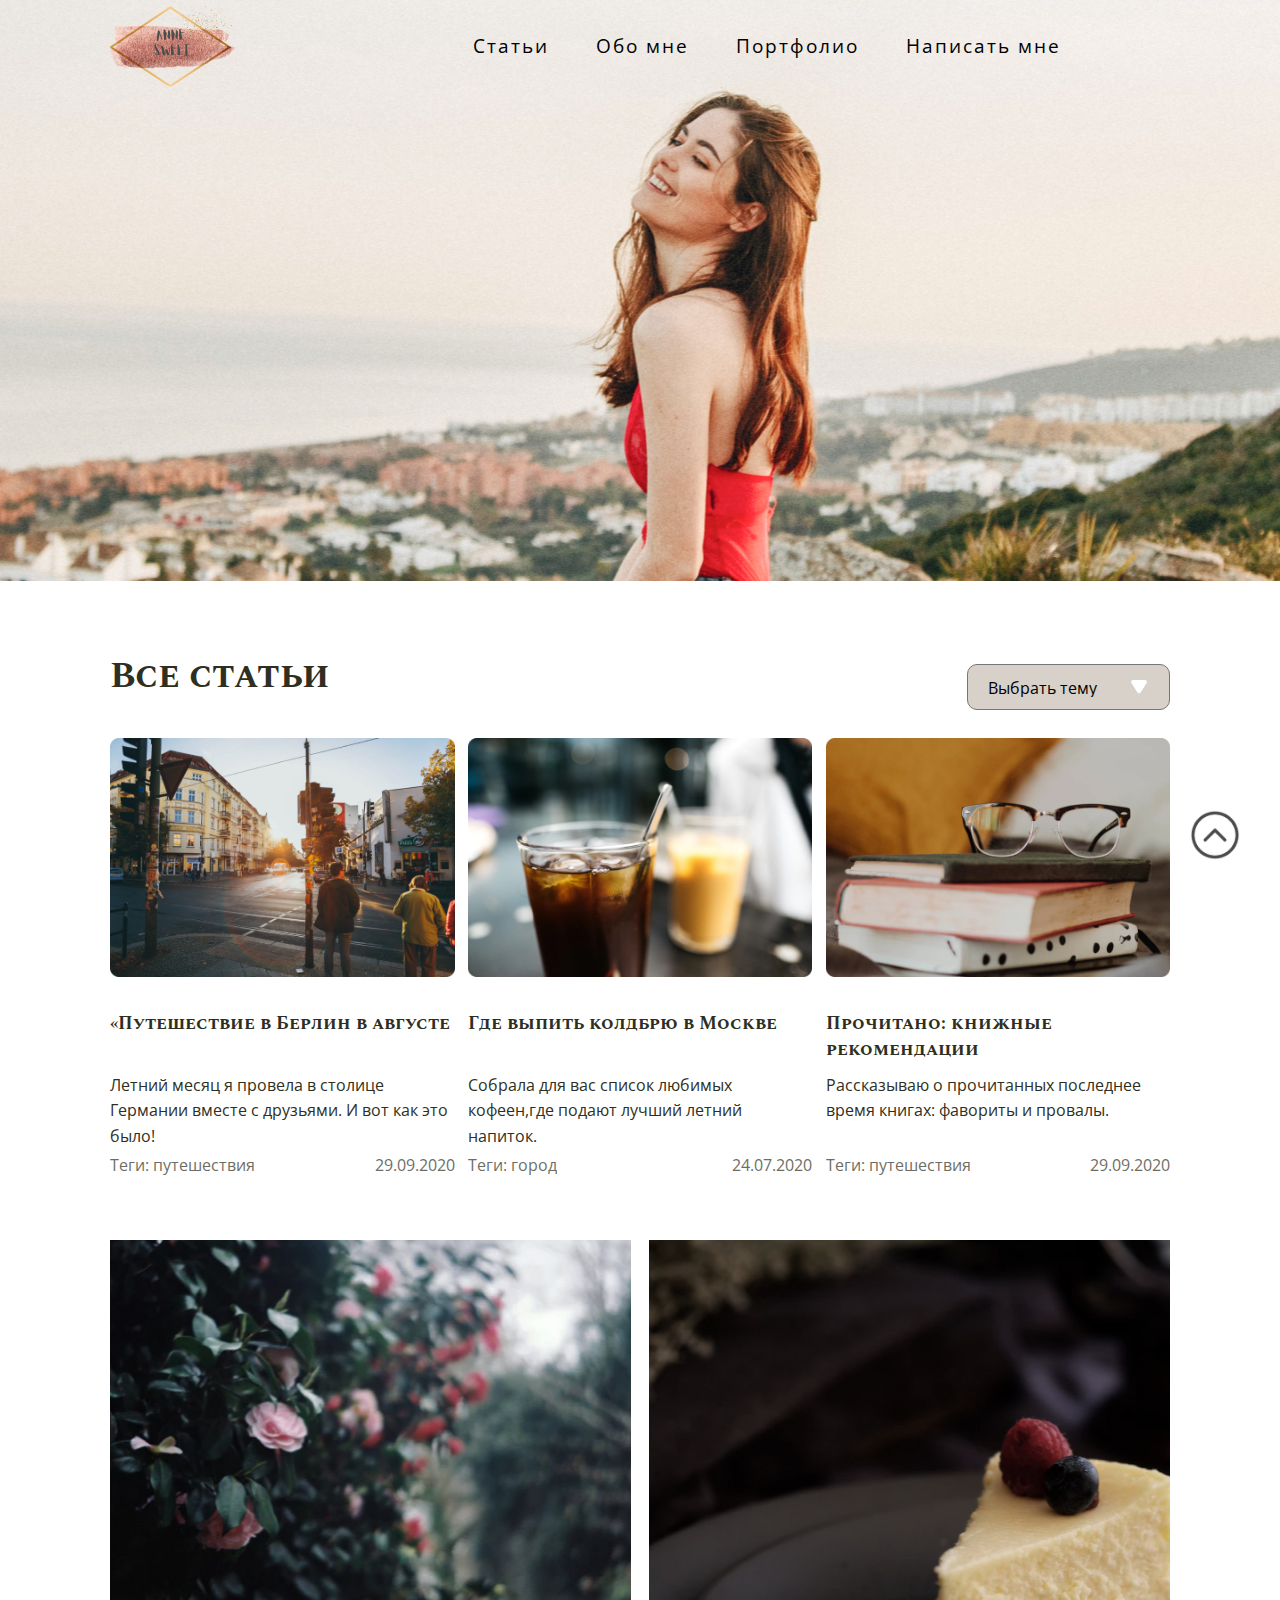
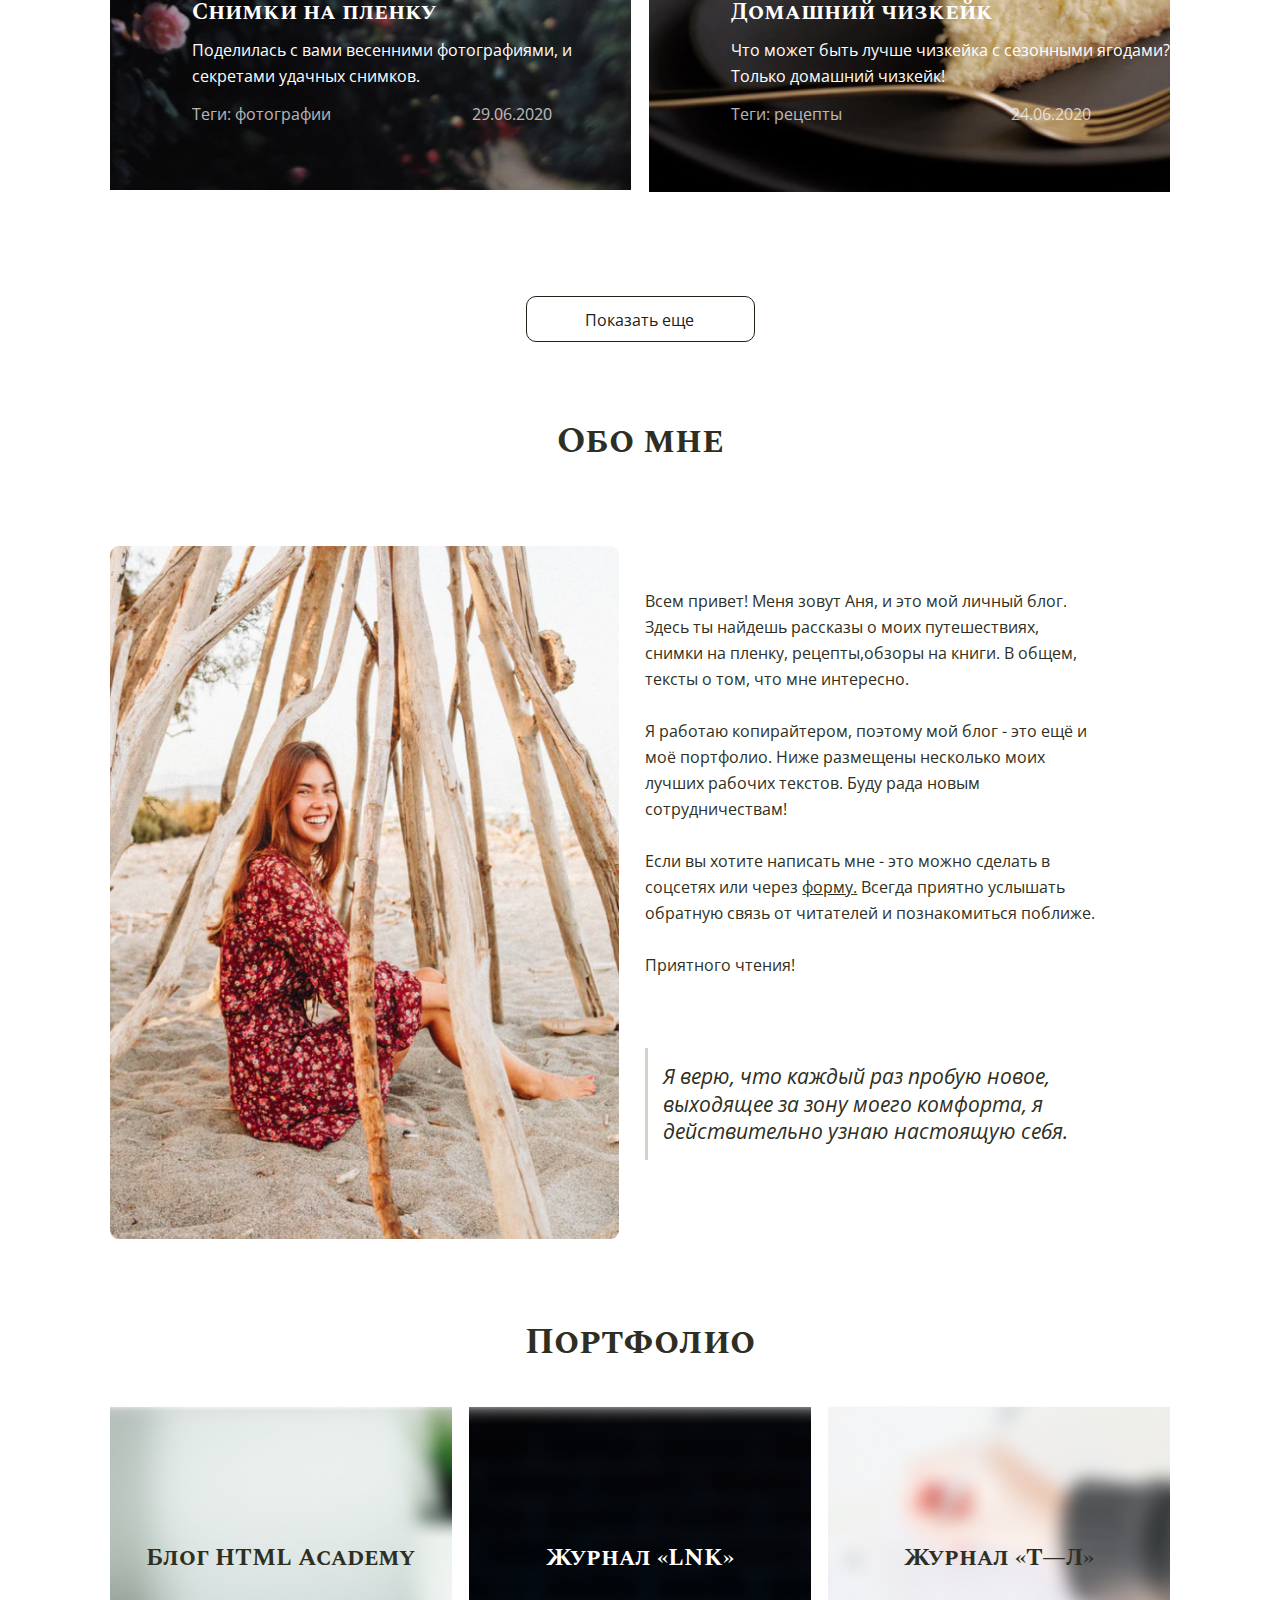
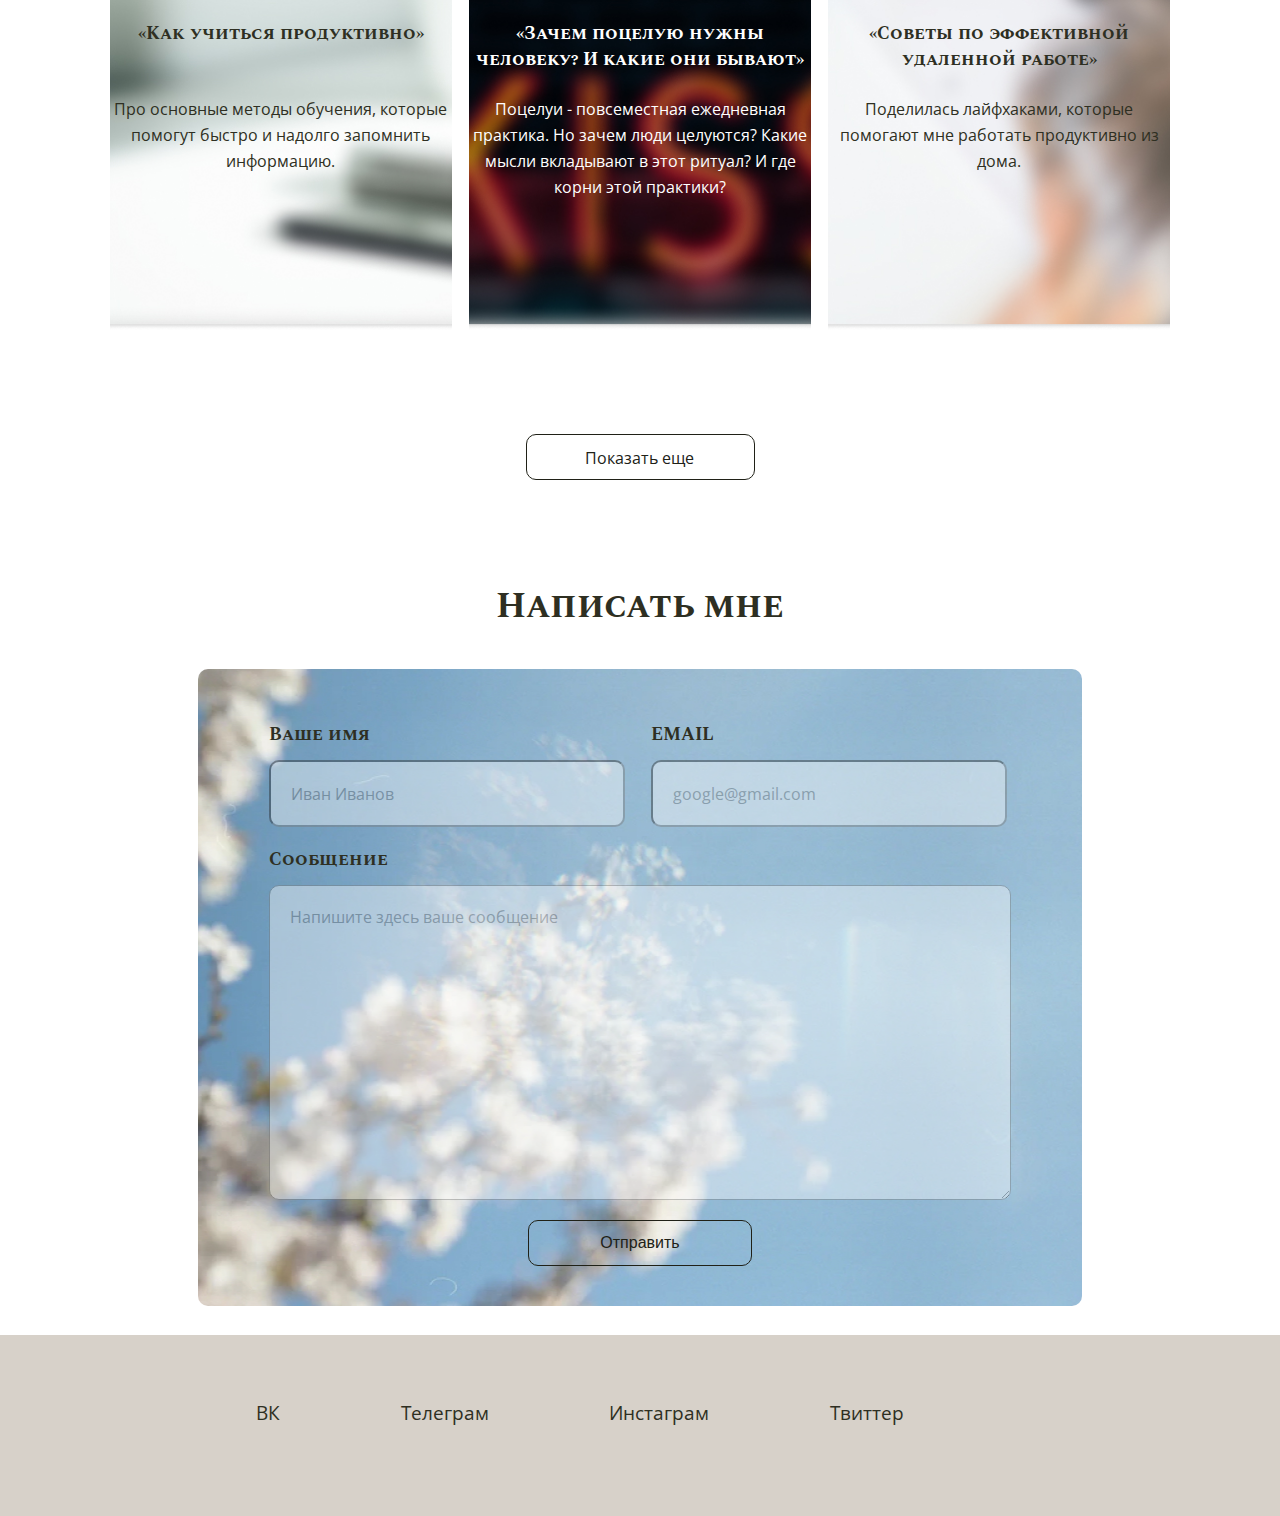
==== commit 82972ee2: "update index.html" ====
--- a/index.html
+++ b/index.html
@@ -2,7 +2,7 @@
 <html lang="ru">
   <head>
     <meta charset="UTF-8">
-    <!-- <meta name="viewport" content="width=device-width, initial-scale=1.0"> -->
+    <meta name="viewport" content="width=device-width, initial-scale=1.0">
     <link rel="stylesheet" href="style.css">
     <link rel="stylesheet" href="https://fonts.googleapis.com/css2?family=Spectral+SC&display=swap">
 	<link rel="stylesheet" href="https://fonts.googleapis.com/css2?family=Open+Sans&display=swap">
@@ -10,7 +10,7 @@
   </head>
   <body>
     <a id="upbutton" href="#" onclick="smoothJumpUp(); return false;">
-	    <img src="img/arrow_up.png" width="50" height="50" alt="top" border="none" title="Наверх">
+	    <img src="https://videns-cyber.github.io/blog/img/arrow_up.png" width="50" height="50" alt="top" border="none" title="Наверх">
     </a>	    
     <header class="main-header container">
       <nav class="main-header-nav">
@@ -207,5 +207,6 @@
   <script src="script.js"></script>
   <script src="comments.js"></script>
   <script src="menu.js"></script>
+  <script src="scroll.js"></script>	  
   </body>
 </html>
--- a/style.css
+++ b/style.css
@@ -1,6 +1,4 @@
-html {
-  scroll-behavior: smooth;
-}
+
 
 html, body {
   margin: 0;
@@ -34,7 +32,23 @@
 	clear: both;
 }
 
-@media all and (max-width: 800px) {
+#upbutton {
+	height: 60px;
+	width: 60px;
+	bottom: 30px;
+	right: 30px;
+	cursor: pointer;
+	position: fixed;
+	z-index:999;
+	opacity: 0.7;
+}
+
+#upbutton:hover,
+#upbutton:focus {
+	opacity:1;
+}
+
+@media (max-width: 800px) {
     .container {
 	  padding:0;
     }	
@@ -120,14 +134,14 @@
 
 
 
-@media all and (max-width: 1200px) {
+@media  (max-width: 1200px) {
     .main-header-nav .site-navigation {
 	  margin-left: 10%;
 	  margin-right: 3%;
 	}
 }
 
-@media all and (max-width: 1050px) {
+@media  (max-width: 1050px) {
     .main-header-nav .site-navigation {
 	  margin-left: 0;
 	  margin-right: 0;
@@ -135,7 +149,7 @@
 	
 }
 
-@media all and (max-width: 950px) {
+@media  (max-width: 950px) {
     .main-header-nav .site-navigation-link {
 	  display: none;
 	}
@@ -255,7 +269,7 @@
   outline: none;
 }
 
-@media screen and (max-width: 800px) {
+@media (max-width: 800px) {
   #themes {
     right: 0;
   }  
@@ -423,7 +437,7 @@
   padding:0;
 }
 
-@media all and (max-width: 800px) {
+@media (max-width: 800px) {
   .articles .articles-list  {
     flex-direction: column;
   }
@@ -572,7 +586,7 @@
     background-position: center;
 }
 
-@media all and (max-width: 950px) {
+@media (max-width: 950px) {
   
   
   .about-me-content {
@@ -600,7 +614,7 @@
   }
 }
 
-@media screen and (max-width: 550px) {
+@media (max-width: 550px) {
   .about-me-content {
     flex-direction: column;
   }
@@ -783,7 +797,7 @@
   color: red;
 }
 
-@media all and (max-width: 1000px) {
+@media (max-width: 1000px) {
   
   .portfolio .portfolio-list  {
     flex-direction: column;
@@ -873,7 +887,7 @@
   margin-right: 3%;
 }
 
-@media all and (max-width: 800px) {
+@media (max-width: 800px) {
    .feedback-form-group .left-part,
    .feedback-form-group .right-part {
      width: 100%;
@@ -1032,7 +1046,7 @@
   right:0;
 }
 
-@media all and (max-width: 950px) {
+@media (max-width: 950px) {
     .main-footer .container {
        max-width: 70%;
     }
@@ -1226,7 +1240,7 @@
   min-height: 816px;
 }
 
-@media screen and (max-width: 900px) {
+@media (max-width: 900px) {
   .comments {
   width: 100%;
  
@@ -1334,7 +1348,7 @@
   justify-content: space-between;
 }
 
-@media all and (max-width: 900px) {
+@media (max-width: 900px) {
   .feedback-form-group.article-page  .left-part,
   .feedback-form-group.article-page  .right-part {
     flex-direction: column;
@@ -1390,7 +1404,7 @@
  
 }
 
-@media all and (max-width: 800px) {
+@media (max-width: 800px) {
   .feedback-form-group.article-page  .left-part,
   .feedback-form-group.article-page  .right-part {
     flex-direction: column;
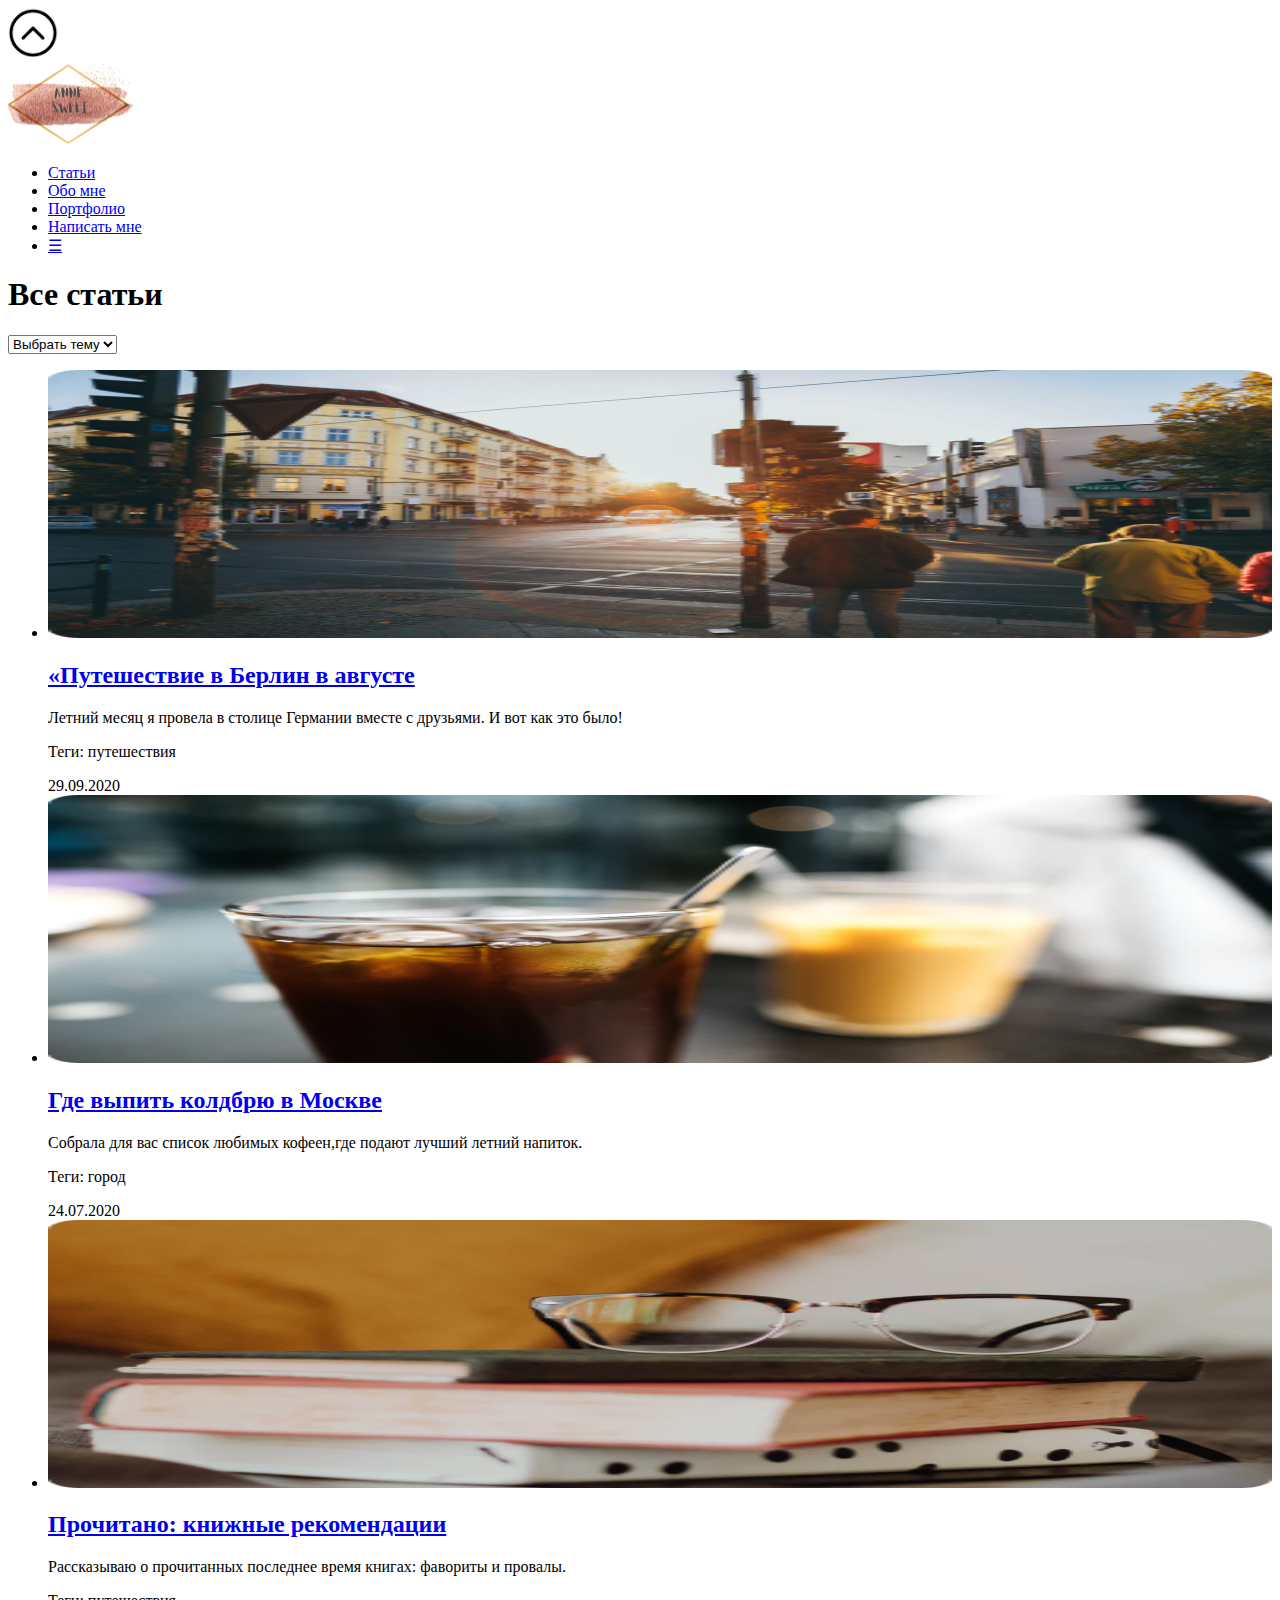
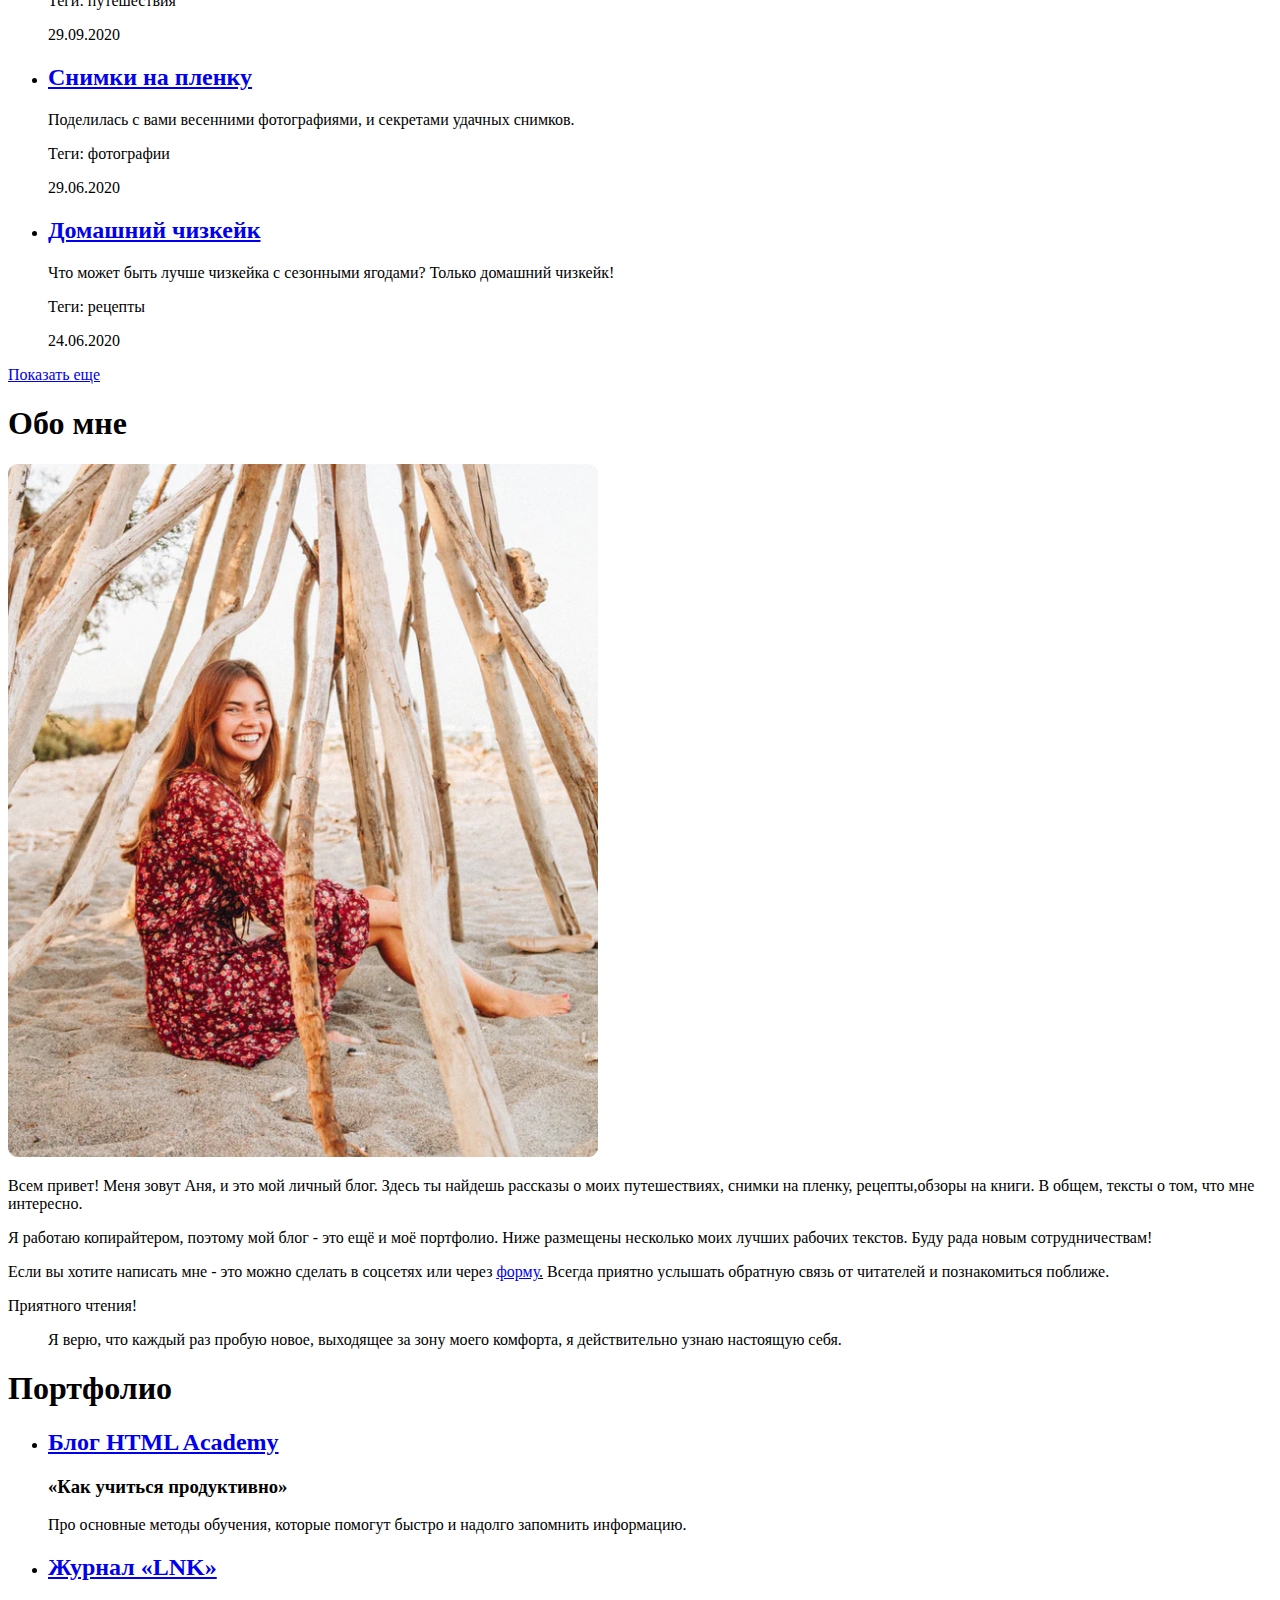
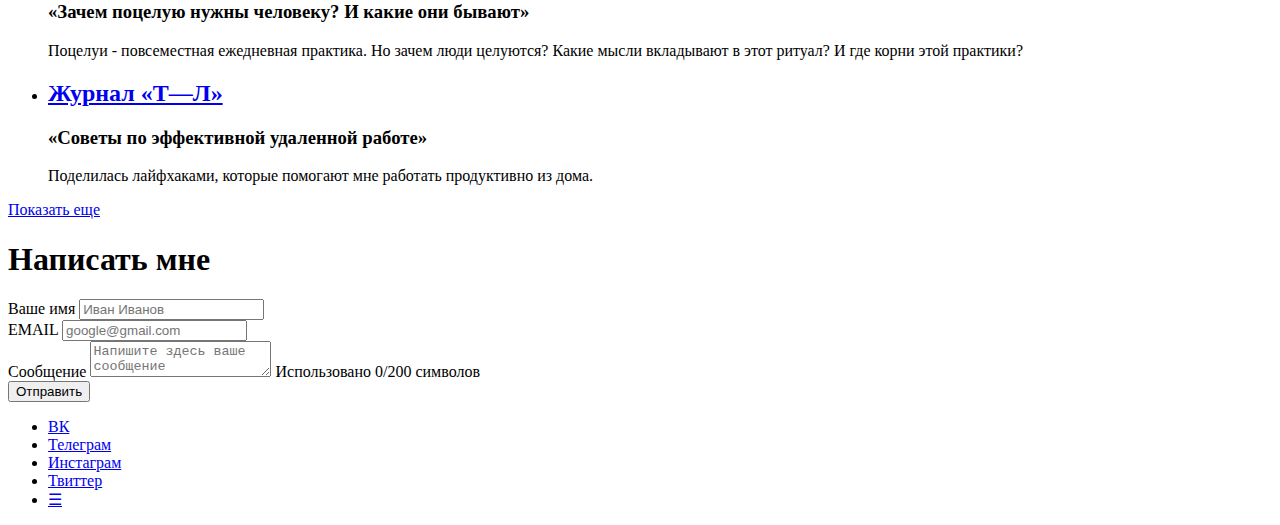
==== commit d5d7a9b4: "Update index.html" ====
--- a/index.html
+++ b/index.html
@@ -2,7 +2,7 @@
 <html lang="ru">
   <head>
     <meta charset="UTF-8">
-    <meta name="viewport" content="width=device-width, initial-scale=1.0">
+    <meta name="viewport" content="width=device-width>
     <link rel="stylesheet" href="style.css">
     <link rel="stylesheet" href="https://fonts.googleapis.com/css2?family=Spectral+SC&display=swap">
 	<link rel="stylesheet" href="https://fonts.googleapis.com/css2?family=Open+Sans&display=swap">
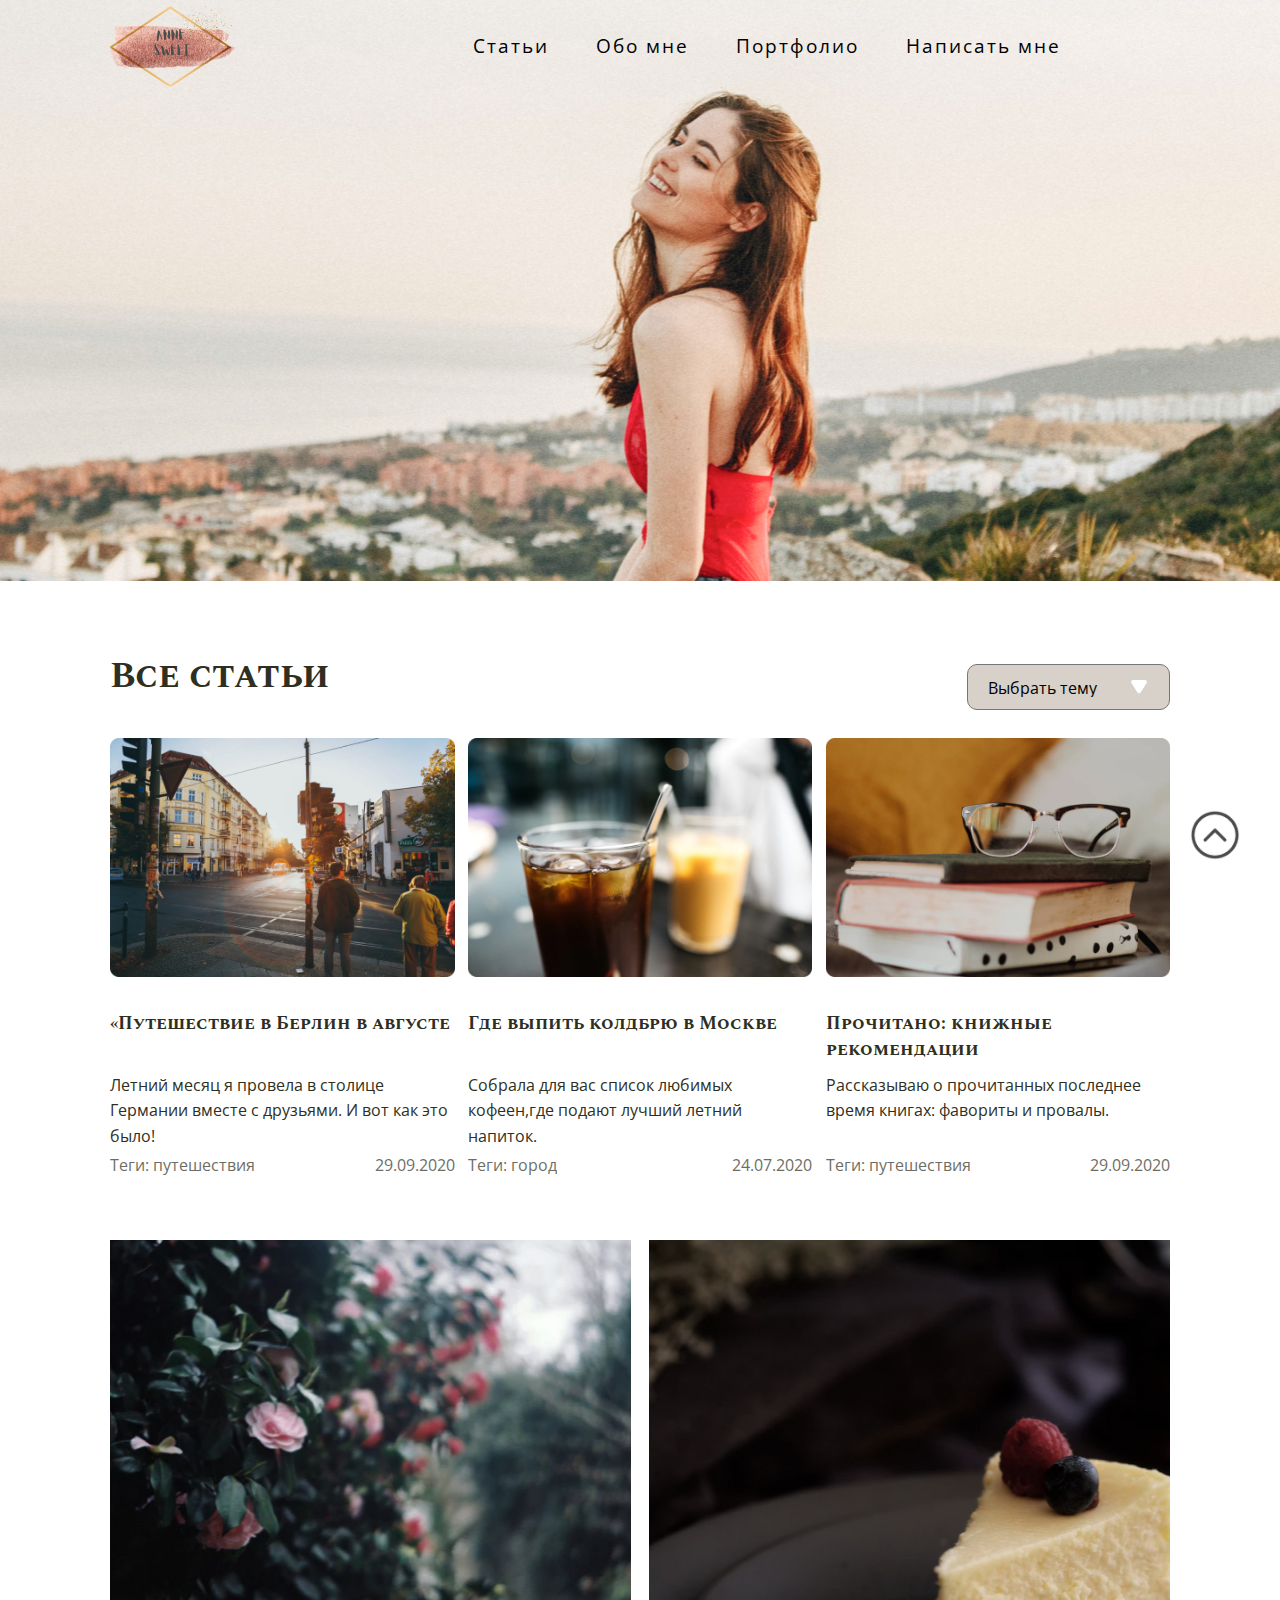
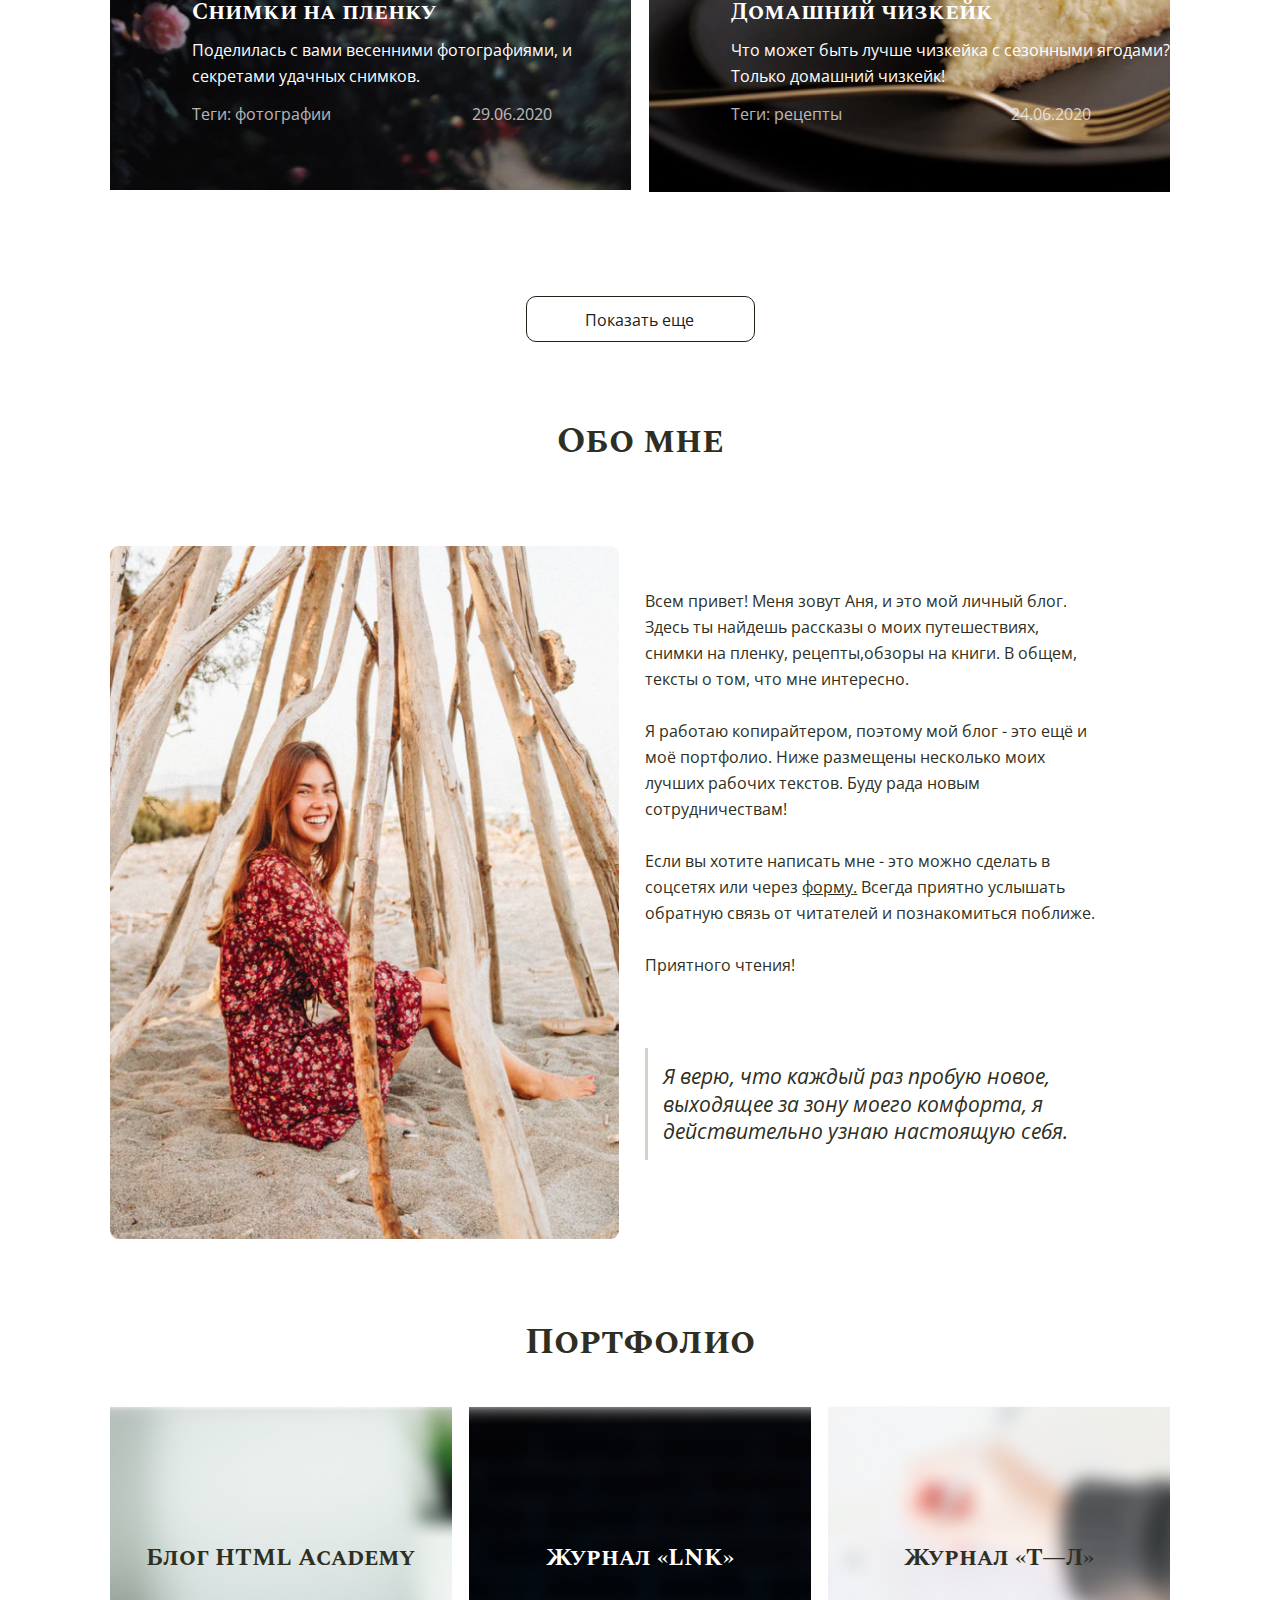
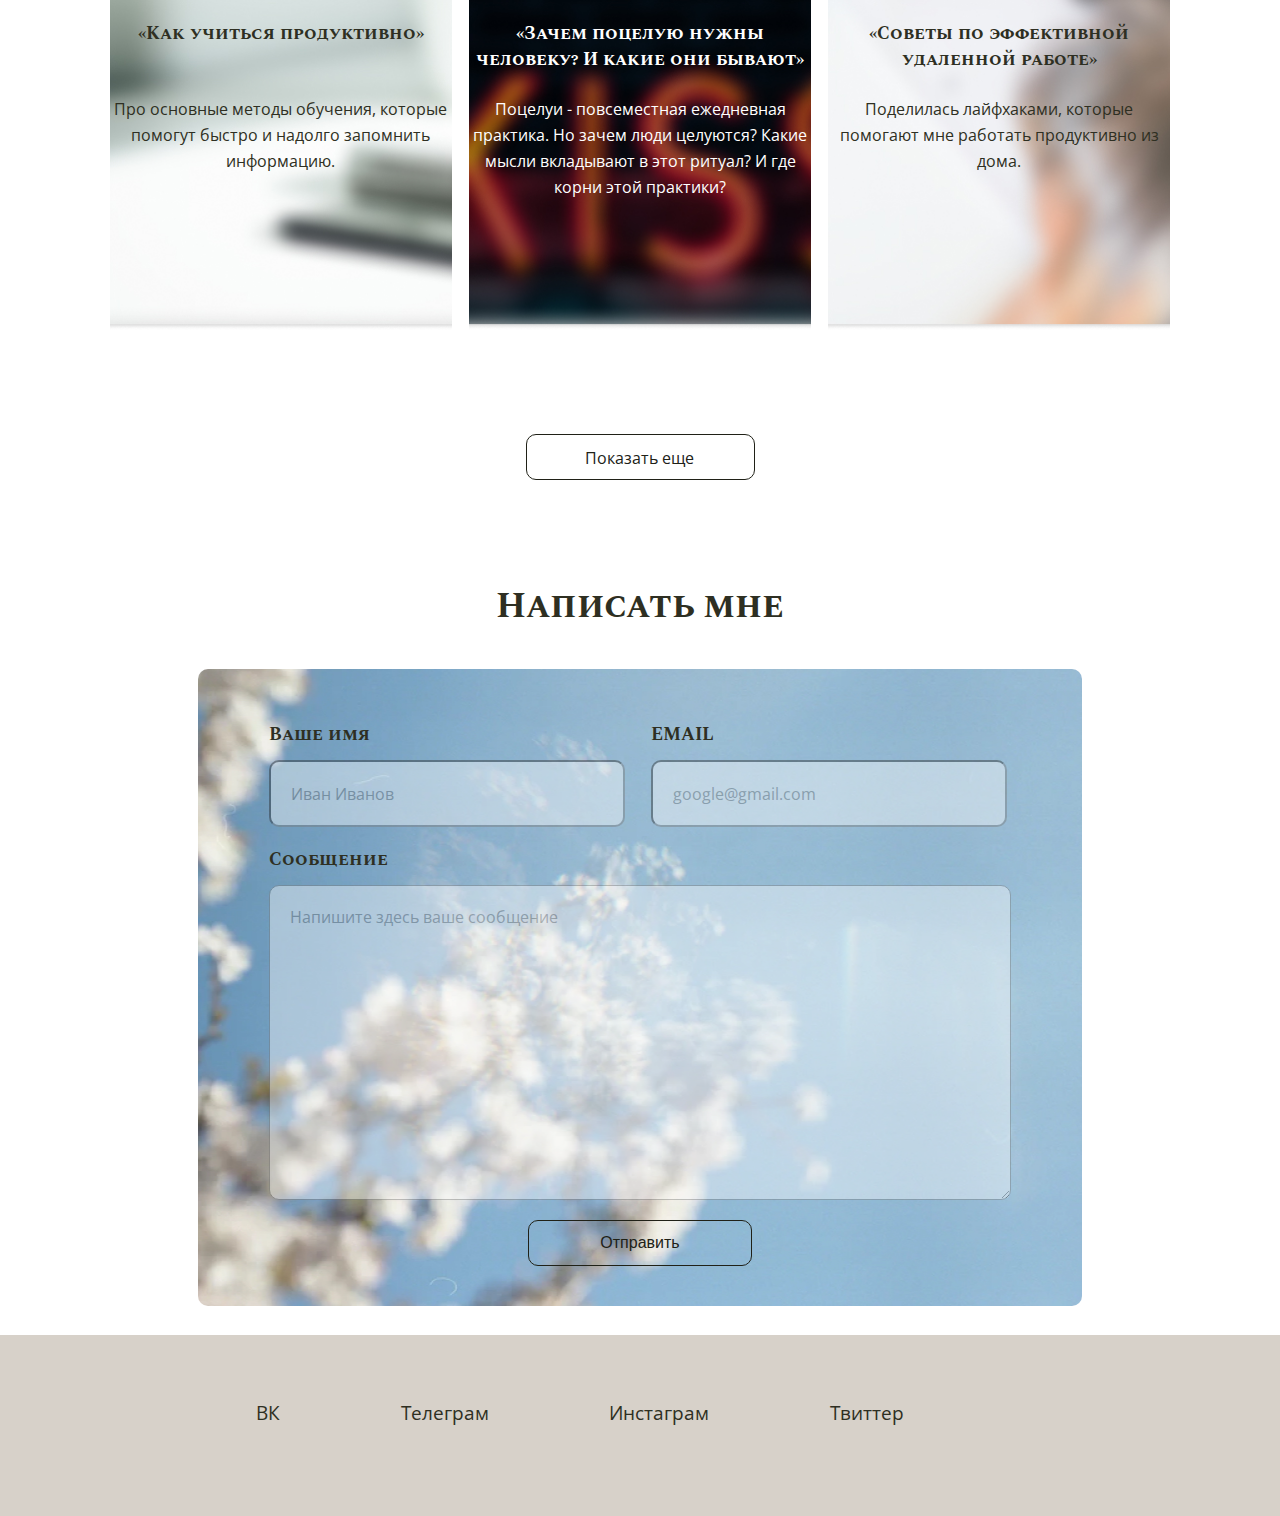
==== commit c1e0ec17: "Update index.html" ====
--- a/index.html
+++ b/index.html
@@ -2,7 +2,7 @@
 <html lang="ru">
   <head>
     <meta charset="UTF-8">
-    <meta name="viewport" content="width=device-width>
+    <meta name="viewport" content="width=device-width, initial-scale=1"/>
     <link rel="stylesheet" href="style.css">
     <link rel="stylesheet" href="https://fonts.googleapis.com/css2?family=Spectral+SC&display=swap">
 	<link rel="stylesheet" href="https://fonts.googleapis.com/css2?family=Open+Sans&display=swap">
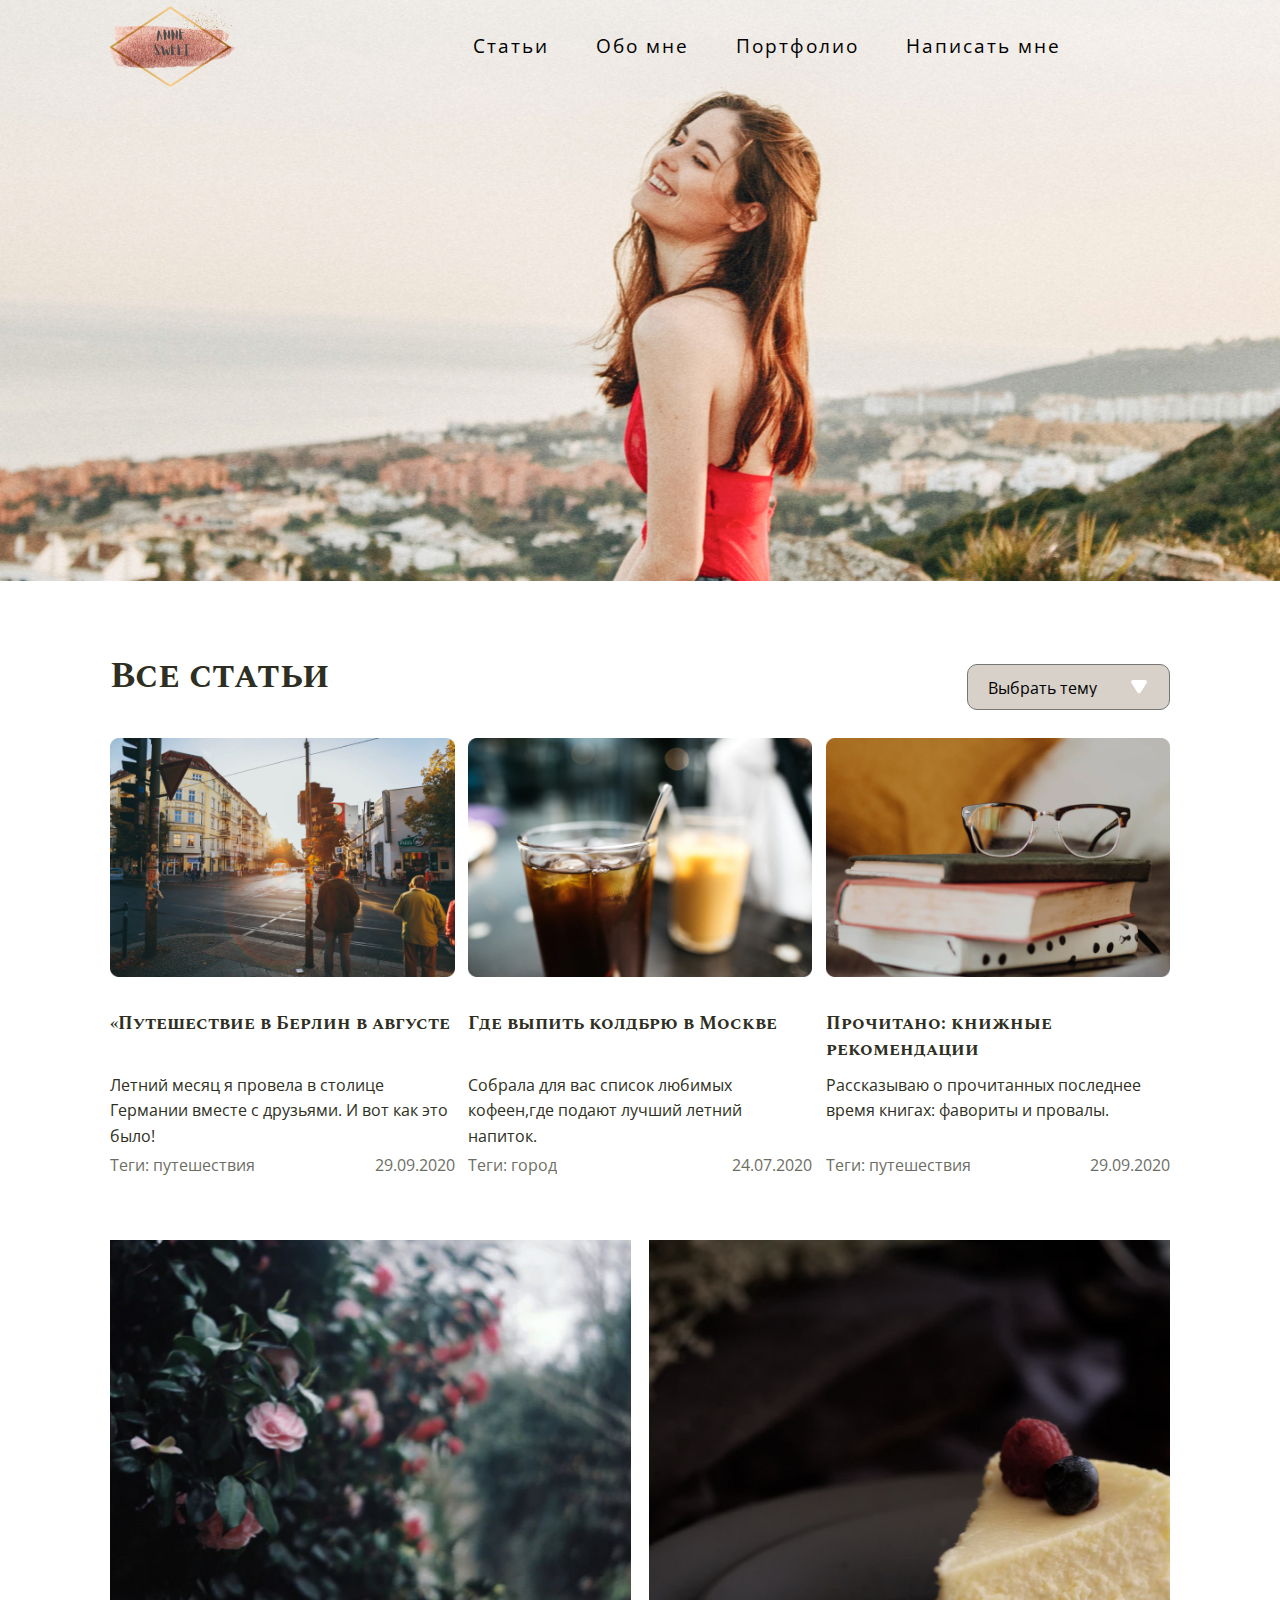
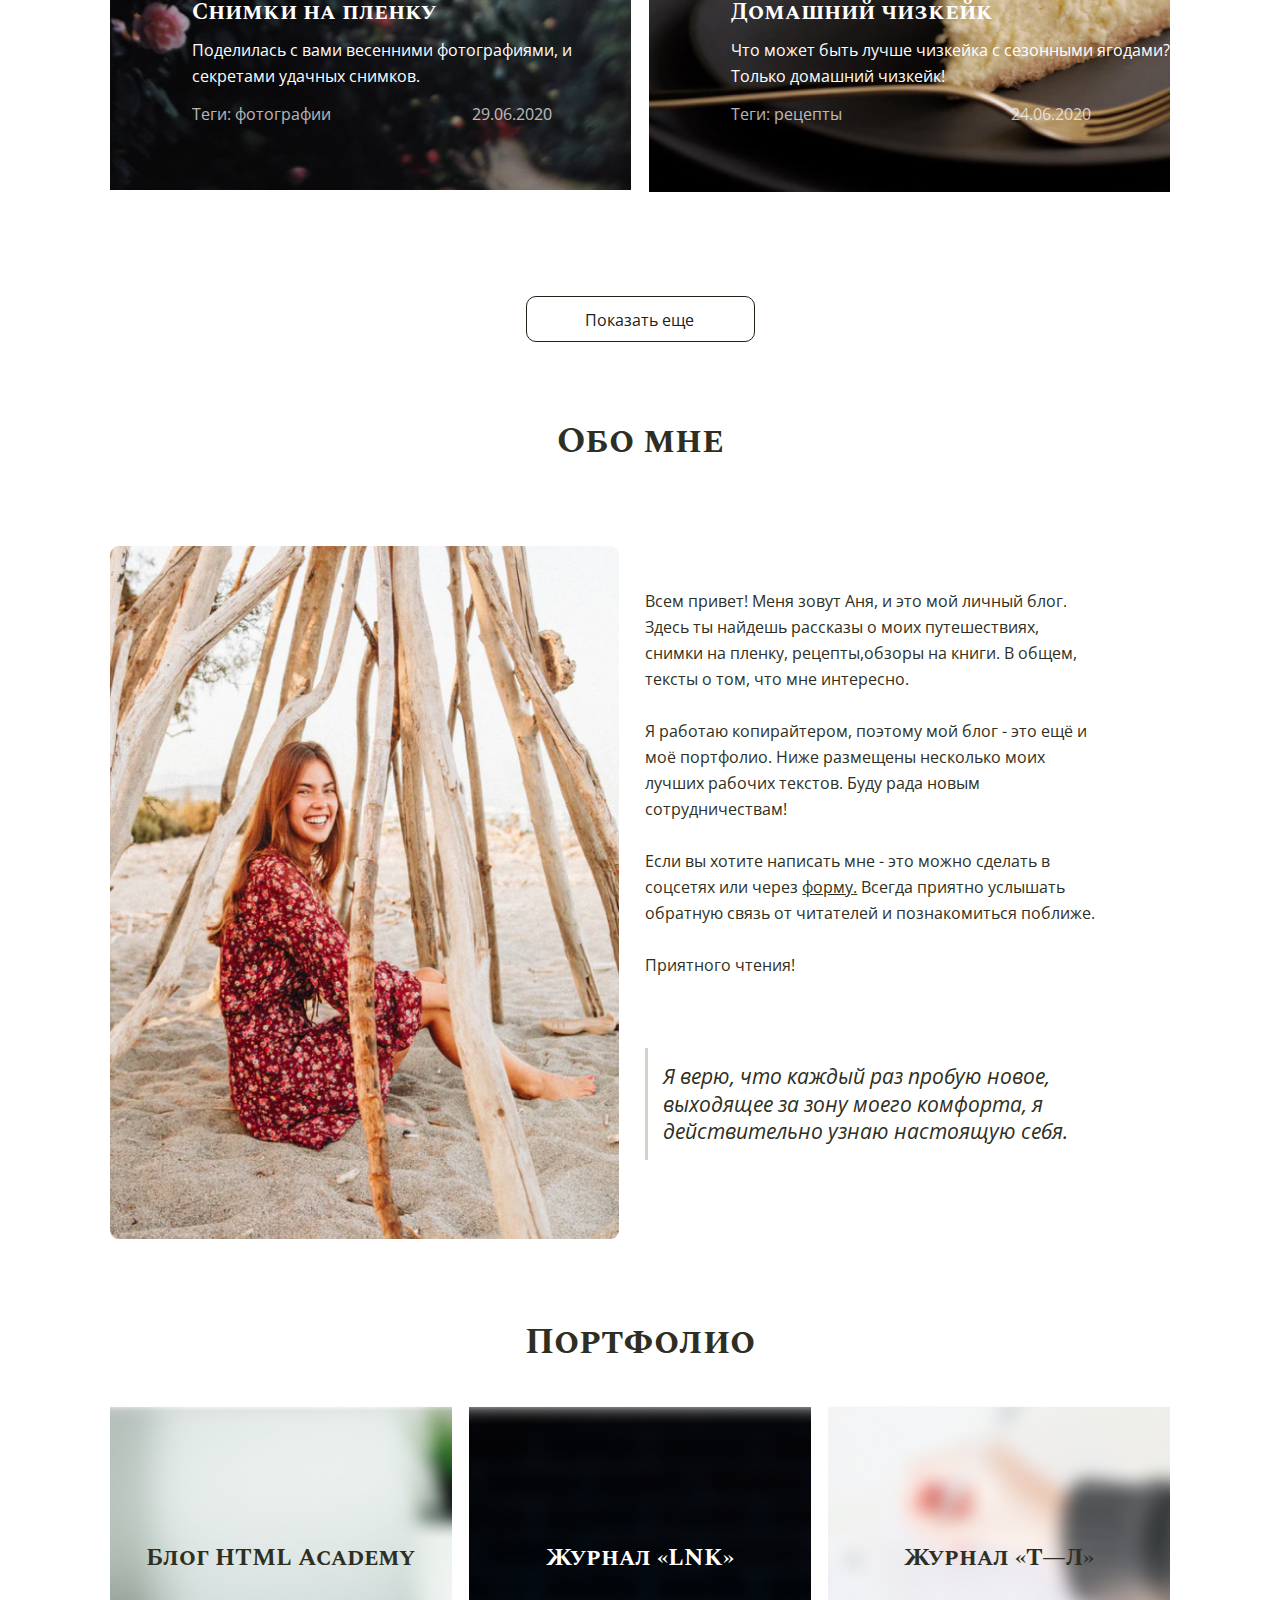
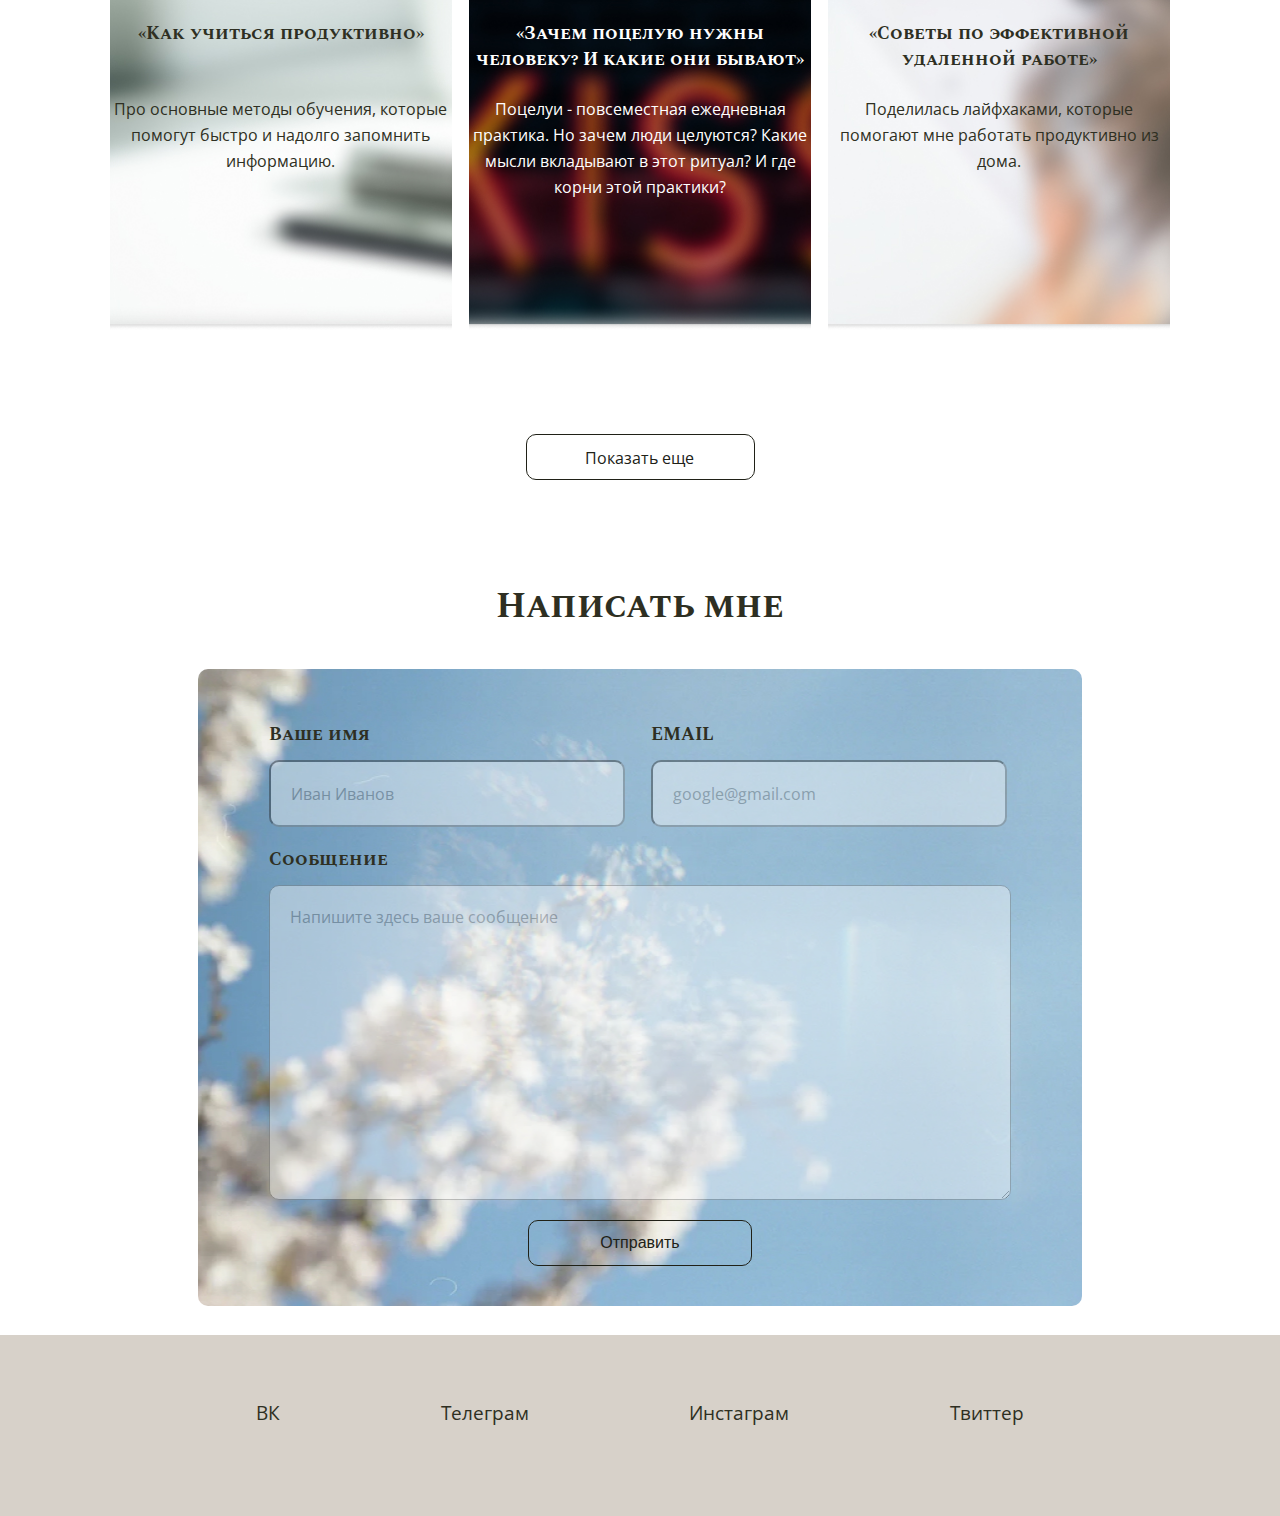
==== commit 2bd41457: "Update index.html" ====
--- a/index.html
+++ b/index.html
@@ -200,8 +200,7 @@
 		  <li class="social-list-item">
             <a class="social-list-link social-list-link--twit" href="#">Твиттер</a>
           </li>
-		  <li id="burgerFooter"><a href="#footer" class="social-list-icon" id="iconFooter">&#9776;</a></li>
-        </ul>
+	</ul>
       </div>
     </footer>
   <script src="script.js"></script>
--- a/style.css
+++ b/style.css
@@ -39,12 +39,13 @@
 	right: 30px;
 	cursor: pointer;
 	position: fixed;
+	display: none;
 	z-index:999;
 	opacity: 0.7;
-}
-
-#upbutton:hover,
-#upbutton:focus {
+	background-color: transparent;
+}
+
+#upbutton:hover{
 	opacity:1;
 }
 
@@ -128,7 +129,7 @@
 }
 
 .site-navigation-icon {
-  display: none;
+  display: none;	
 }
 
 
@@ -155,10 +156,11 @@
 	}
 	
 	.main-header-nav  #icon {
-       display: block;
+           display: block;
 	   font-size: 50px;
 	   color: #2e2f22;
 	   margin-right:0;
+	   outline: none;	
     }
 }
 
@@ -620,11 +622,11 @@
   }
   .about-me .about-me-picture {
     margin:0 auto;
-	min-width: 70%;
+	min-width: 95%;
   }
   
   .about-me .about-me-picture img {
-	min-width: auto;
+	min-width: 95%;
   }
   
   .about-me .about-me-description {
@@ -859,6 +861,20 @@
   justify-content: space-between;
   
 }
+
+@media (max-width: 650px) {
+	.feedback.container {
+           width: 100%;
+	   margin-bottom: 30px;	
+	}	
+	.feedback-form-group {
+             width: 95%;
+	}
+	.feedback.container {
+	     margin-bottom: 30px;	
+	}
+}
+
 
 .feedback-form-group:first-of-type {
   padding-top: 53px;
@@ -1050,19 +1066,6 @@
     .main-footer .container {
        max-width: 70%;
     }
-	
-	.main-footer .social-list .social-list-link {
-	  display: none;
-	  justify-content: flex-end;
-	}
-	
-	.main-footer .social-list  #iconFooter {
-       display: block;
-	   font-size: 50px;
-	   color: #2e2f22;
-	   margin-right:0;
-	  
-    }
 }
 
 /*Ñòðàíèöà ñòàòüè*/
